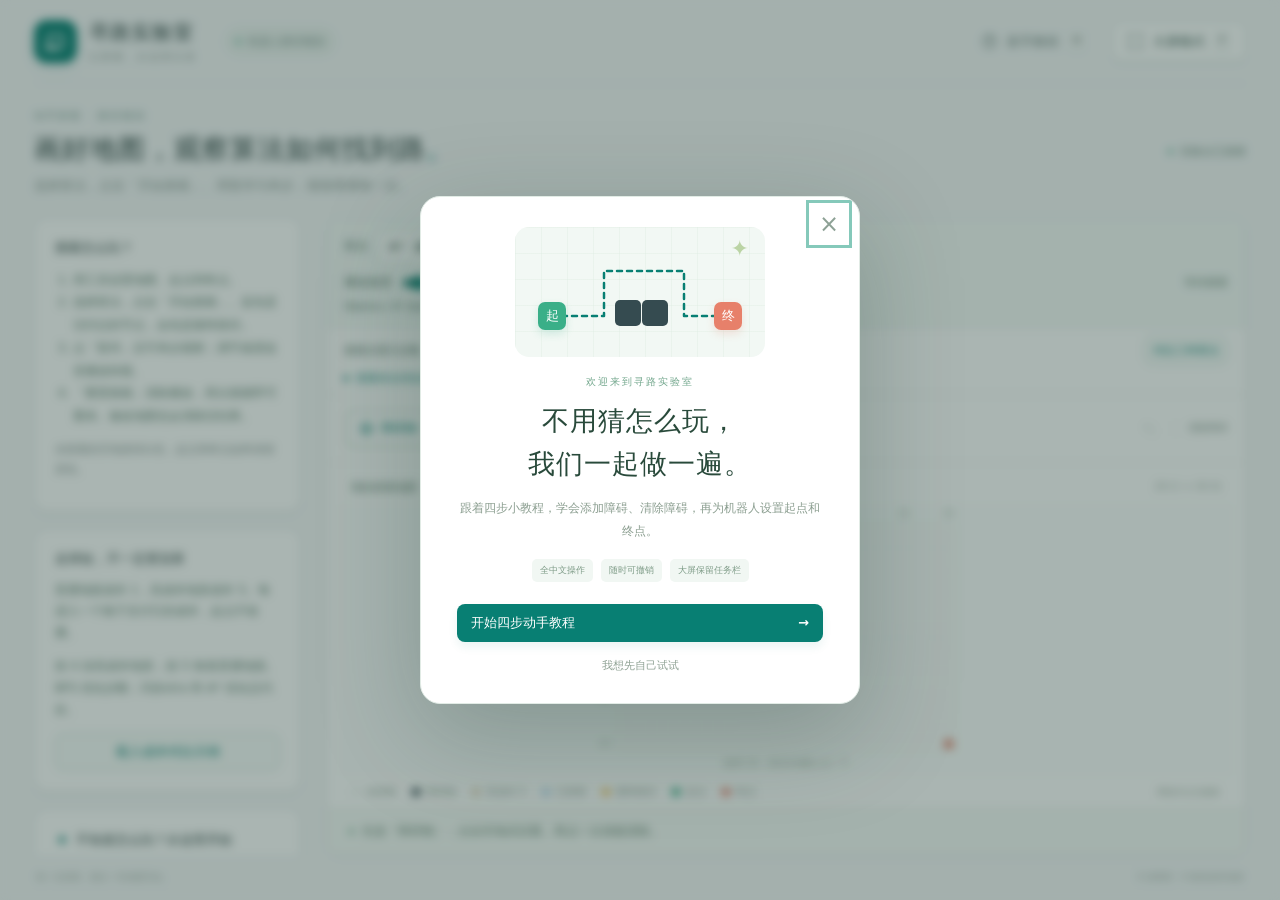
==== web/index.html @ 439d3319 "feat: plan by terrain entry costs with admissible A-star heuristic" ====
<!doctype html>
<html lang="zh-CN">
<head>
  <meta charset="utf-8">
  <meta name="viewport" content="width=device-width, initial-scale=1">
  <meta name="theme-color" content="#087f73">
  <meta name="description" content="中文机器人地图编辑实验台。四步动手教程，学习障碍与起终点编辑。支持保留系统任务栏的大屏模式。">
  <title>寻路实验室 · 观察算法，走出路线</title>
  <link rel="icon" href="data:image/svg+xml,%3Csvg xmlns='http://www.w3.org/2000/svg' viewBox='0 0 40 40'%3E%3Crect width='40' height='40' rx='11' fill='%23087f73'/%3E%3Cpath d='M11 27V13h18v14H19' fill='none' stroke='white' stroke-width='4' stroke-linecap='round'/%3E%3C/svg%3E">
  <link rel="stylesheet" href="./styles.css">
</head>
<body>
<svg class="svg-library" aria-hidden="true"><defs>
  <symbol id="i-path" viewBox="0 0 24 24"><path d="M5 18V6h14v12h-8"/><circle cx="5" cy="18" r="2"/><circle cx="11" cy="18" r="2"/></symbol>
  <symbol id="i-expand" viewBox="0 0 24 24"><path d="M8 3H3v5m13-5h5v5M3 16v5h5m13-5v5h-5"/></symbol>
  <symbol id="i-help" viewBox="0 0 24 24"><circle cx="12" cy="12" r="9"/><path d="M9.5 9a2.5 2.5 0 0 1 5 .5c0 2-2.5 2-2.5 4M12 17h.01"/></symbol>
  <symbol id="i-undo" viewBox="0 0 24 24"><path d="m9 5-5 5 5 5M4 10h10a6 6 0 0 1 0 12"/></symbol>
  <symbol id="i-flag" viewBox="0 0 24 24"><path d="M5 21V4m0 0c5-4 9 4 14 0v10c-5 4-9-4-14 0"/></symbol>
  <symbol id="i-pin" viewBox="0 0 24 24"><path d="M19 10c0 5-7 11-7 11S5 15 5 10a7 7 0 1 1 14 0Z"/><circle cx="12" cy="10" r="2"/></symbol>
  <symbol id="i-wall" viewBox="0 0 24 24"><rect x="4" y="4" width="16" height="16" rx="3"/><path d="M4 12h16M12 4v8m-4 0v8m8-8v8"/></symbol>
  <symbol id="i-reset" viewBox="0 0 24 24"><path d="M3 10a9 9 0 1 1 2 8M3 4v6h6"/></symbol>
</defs></svg>
<div class="app-shell">
  <header class="topbar">
    <a class="brand" href="./" aria-label="寻路实验室首页"><span class="brand-icon"><svg><use href="#i-path"/></svg></span><span>寻路实验室<small>让探索，从这里出发</small></span></a>
    <span class="chapter"><span></span>机器人路径规划</span>
    <div class="header-actions">
      <button id="help-button" class="button quiet" aria-label="新手教程"><svg><use href="#i-help"/></svg><span>新手教程</span><kbd>H</kbd></button>
      <button id="fullscreen-button" class="button fullscreen" title="铺满浏览器可用区域，保留底部系统任务栏"><svg><use href="#i-expand"/></svg><span id="fullscreen-label">大屏模式</span><kbd>F</kbd></button>
    </div>
  </header>
  <section class="page-heading"><div><div class="eyebrow">动手探索 · 路径规划</div><h1>画好地图，观察算法如何找到路<span>。</span></h1><p>选择算法，点击「开始搜索」。用暂停与单步，慢慢看懂每一步。</p></div><div class="ready"><span></span>实验台已就绪</div></section>
  <main class="layout">
    <aside class="sidebar">
      <section class="card quick-guide"><h2>搜索怎么玩？</h2><ol><li>用工具设置地图、起点和终点。</li><li>选择算法，点击「开始搜索」。蓝色是访问过的节点，金色是最终路径。</li><li>点「暂停」后可单步观察；调节速度改变播放快慢。</li><li>「重置搜索」清除播放，再次搜索即可重来。修改地图也会清除旧结果。</li></ol><p>未探索的空地保持白色，起点和终点始终保留原色。</p></section>
      <section class="card terrain-guide"><h2>走得短，不一定更划算</h2><p>普通地面成本 1，高成本地形成本 5。每进入一个格子支付它的成本，起点不收费。</p><p>按 4 涂高成本地形，按 5 恢复普通地面。BFS 优化步数；Dijkstra 和 A* 优化总代价。</p><button id="terrain-demo" class="button outline full-width">载入成本对比示例</button></section>
      <section class="card lesson-card" aria-labelledby="lesson-title">
        <div class="card-heading"><span class="tiny-icon">✦</span><h2 id="lesson-title">不知道怎么玩？从这里开始</h2></div>
        <p class="muted">四个小动作，学会布置你的第一张地图。</p>
        <div class="lesson-progress"><span id="lesson-progress-bar"></span></div>
        <ol class="lesson-list" id="lesson-list"></ol>
        <div id="coach" class="coach" aria-live="polite">点击下方按钮，开始一次手把手的练习。</div>
        <button id="lesson-button" class="button primary full-width">开始动手教程 <span aria-hidden="true">→</span></button>
      </section>
      <section class="card settings-card" aria-labelledby="settings-title">
        <div class="card-heading"><h2 id="settings-title">这张地图，你来决定</h2></div>
        <form id="size-form" novalidate><div class="size-fields"><label>行数<input id="rows" name="rows" type="number" min="1" max="80" value="20" inputmode="numeric"></label><span>×</span><label>列数<input id="cols" name="cols" type="number" min="1" max="80" value="30" inputmode="numeric"></label></div><div class="field-note">每项支持 1–80，应用后创建一张新地图。</div><p id="size-error" class="field-error" role="alert"></p><button class="button outline full-width" type="submit">应用地图尺寸</button></form>
        <button id="reset-button" class="text-button"><svg><use href="#i-reset"/></svg>重置为当前尺寸的示例地图</button>
      </section>
      <div class="small-tip"><span>小提示</span>点错了？点击「撤销」或按 <kbd>Ctrl</kbd> + <kbd>Z</kbd>，就能回到上一步。</div>
    </aside>
    <section class="editor" aria-labelledby="editor-title">
      <section class="search-controls" aria-label="寻路与动画控制">
        <div class="control-row"><label for="algorithm">算法</label><select id="algorithm"><option value="astar">A* · 最低代价</option><option value="dijkstra">Dijkstra · 最低代价</option><option value="bfs">BFS · 最少步数</option></select><button id="search-button" class="button primary">开始搜索</button><button id="pause-search" class="button outline" disabled>暂停</button><button id="step-search" class="button outline" disabled>单步</button><button id="reset-search" class="button quiet">重置搜索</button></div>
        <div class="control-row speed-row"><label for="search-speed">播放速度</label><input id="search-speed" type="range" min="1" max="300" value="30"><output id="speed-label" for="search-speed">30 节点/秒</output><span id="search-progress" role="status">等待搜索</span></div>
        <p id="algorithm-note" class="algorithm-note"></p>
      </section>
      <section class="metrics-panel" aria-label="算法性能统计"><div class="metrics-heading"><span id="metric-summary">搜索后显示步数、总代价、访问节点和算法耗时</span><button id="compare-button" class="button outline">对比三种算法</button></div><details id="comparison-details"><summary>查看本次对比结果</summary><div class="table-scroll"><table><thead><tr><th>算法</th><th>步数</th><th>总代价</th><th>访问节点</th><th>搜索耗时（毫秒）</th></tr></thead><tbody id="comparison-body"></tbody></table></div><p>同一张地图、四方向移动。耗时不含动画、绘制与暂停；单次结果不能代表算法总是更快。</p></details></section>
      <div class="editor-toolbar"><div class="tools" role="group" aria-label="地图编辑工具">
        <button class="tool active" data-mode="obstacle" aria-pressed="true"><svg><use href="#i-wall"/></svg>障碍物<kbd>1</kbd></button>
        <button class="tool" data-mode="start" aria-pressed="false"><svg><use href="#i-pin"/></svg>起点<kbd>2</kbd></button>
        <button class="tool" data-mode="goal" aria-pressed="false"><svg><use href="#i-flag"/></svg>终点<kbd>3</kbd></button>
        <button class="tool" data-mode="terrain" aria-pressed="false">高成本 5<kbd>4</kbd></button>
        <button class="tool" data-mode="plain" aria-pressed="false">普通 1<kbd>5</kbd></button>
      </div><div class="edit-actions"><button id="undo-button" class="icon-button" title="撤销上一步（Ctrl+Z）" aria-label="撤销上一步" disabled><svg><use href="#i-undo"/></svg></button><span class="divider"></span><button id="clear-button" class="text-button">清除障碍</button></div></div>
      <div class="board-caption"><h2 id="editor-title">我的探索地图</h2><span id="dimensions-label">20 行 × 30 列</span></div>
      <div id="board-container" class="board-container"><canvas id="grid-canvas" tabindex="0" role="application" aria-label="机器人网格地图。数字键 1 障碍、2 起点、3 终点、4 高成本、5 普通地面，鼠标点击编辑。也可用方向键选择格子，空格键确认。"></canvas><div class="board-hint" id="board-hint">选择工具，然后在地图上点一下</div></div>
      <div class="board-bottom"><div class="legend"><span><i class="empty"></i>未探索</span><span><i class="obstacle"></i>障碍物</span><span><i class="terrain"></i>高成本 5</span><span><i class="visited"></i>已探索</span><span><i class="path"></i>最终路径</span><span><i class="start"></i>起点</span><span><i class="goal"></i>终点</span></div><span id="pointer-label" class="pointer-label">网格内点击编辑</span></div>
      <div id="status" class="status" role="status" aria-live="polite"><span class="status-dot"></span><span id="status-text">先选「障碍物」，点击空地试试看。再点一次就能清除。</span></div>
    </section>
  </main>
  <footer class="page-footer"><span>每一次探索，都从一张地图开始。</span><span id="map-summary">已放置 9 块障碍</span></footer>
</div>
<dialog id="welcome-dialog" aria-labelledby="welcome-title"><button class="modal-close" id="welcome-close" aria-label="关闭教程介绍">×</button><div class="welcome-art" aria-hidden="true"><div class="art-grid"></div><span class="art-start">起</span><span class="art-wall one"></span><span class="art-wall two"></span><span class="art-goal">终</span><svg viewBox="0 0 240 100"><path d="M32 72H84V27H164V72H211"/></svg><span class="art-spark">✦</span></div><div class="modal-eyebrow">欢迎来到寻路实验室</div><h2 id="welcome-title">不用猜怎么玩，<br>我们一起做一遍。</h2><p>跟着四步小教程，学会添加障碍、清除障碍，再为机器人设置起点和终点。</p><div class="welcome-tags"><span>全中文操作</span><span>随时可撤销</span><span>大屏保留任务栏</span></div><button id="welcome-start" class="button primary full-width">开始四步动手教程 <span>→</span></button><button id="welcome-skip" class="text-button">我想先自己试试</button></dialog>
<script type="module" src="./app.js"></script>
</body>
</html>
---- web/styles.css ----
:root{font-family:"Microsoft YaHei","PingFang SC","Noto Sans SC",system-ui,sans-serif;color:#213936;background:#f5f7f8;font-synthesis:none;--teal:#087f73;--line:#e4eae8;--muted:#82918e;--green:#39ad87;--coral:#e7806a}
*{box-sizing:border-box}body{margin:0}button,input{font:inherit}button{cursor:pointer}button:disabled{cursor:default;opacity:.35}button,a,input,canvas{outline-offset:4px}button:focus-visible,a:focus-visible,input:focus-visible,canvas:focus-visible{outline:3px solid #85c9ba}button{transition:background .16s,box-shadow .16s,transform .16s}button:hover:not(:disabled){filter:brightness(.97)}button:active:not(:disabled){transform:translateY(1px)}svg{width:20px;height:20px;fill:none;stroke:currentColor;stroke-width:1.7;stroke-linecap:round;stroke-linejoin:round;flex-shrink:0}.svg-library{position:absolute;width:0;height:0;overflow:hidden}a{color:inherit;text-decoration:none}kbd{font-family:inherit;font-size:10px;border:1px solid #dde5e2;border-bottom-width:2px;border-radius:4px;padding:1px 4px;line-height:1.4;color:#7c8d86;background:#fff;white-space:nowrap}
.app-shell{max-width:1600px;margin:auto;padding:0 34px 16px;min-height:100dvh;display:flex;flex-direction:column}.topbar{height:84px;display:flex;align-items:center;border-bottom:1px solid var(--line);gap:28px;flex-shrink:0}.brand{display:flex;align-items:center;gap:12px;font-size:20px;font-weight:750;letter-spacing:1px}.brand small{display:block;font-size:10px;letter-spacing:2px;font-weight:400;color:#8a9a94;margin-top:4px}.brand-icon{display:grid;place-items:center;width:43px;height:43px;background:var(--teal);color:white;border-radius:13px;box-shadow:0 5px 12px #087f731b}.brand-icon svg{width:25px;height:25px}.chapter{display:flex;align-items:center;gap:7px;font-size:11px;color:#779089;background:#edf3f0;border:1px solid #e1e9e4;padding:6px 10px;border-radius:20px}.chapter>span,.ready>span{width:5px;height:5px;background:#51aa8d;border-radius:50%}.header-actions{margin-left:auto;display:flex;align-items:center;gap:12px}.button{border:0;display:inline-flex;align-items:center;justify-content:center;gap:9px;min-height:38px;padding:9px 14px;border-radius:8px;font-size:12px;font-weight:600;white-space:nowrap}.button svg{width:17px;height:17px}.button.quiet{background:transparent;color:#6c817b}.button.fullscreen{background:white;color:#38594f;border:1px solid #dbe5df;box-shadow:0 2px 2px #244b3310}.button.primary{background:var(--teal);color:white;box-shadow:0 5px 10px #087f7315}.button.primary span{margin-left:auto}.button.outline{color:var(--teal);border:1px solid #c7ddd6;background:#f8fcfa}.full-width{width:100%}.page-heading{display:flex;align-items:center;justify-content:space-between;margin:25px 0 22px}.eyebrow{color:#6d9286;font-size:10px;letter-spacing:2px;margin-bottom:6px}h1{font-size:27px;letter-spacing:1px;line-height:1.5;margin:0;font-weight:750}h1 span{color:var(--teal)}.page-heading p{font-size:12px;color:#8a9993;margin:7px 0 0}.ready{display:flex;align-items:center;gap:7px;font-size:11px;color:#6b897a}.layout{display:grid;grid-template-columns:270px minmax(0,1fr);gap:22px;flex:1;min-height:560px}.sidebar{display:flex;flex-direction:column;gap:17px}.card{background:white;border:1px solid var(--line);border-radius:13px;padding:20px;box-shadow:0 2px 4px #203c3010}.card-heading{display:flex;align-items:center;gap:7px}h2{margin:0;font-size:13px;font-weight:700}.tiny-icon{color:var(--teal);font-size:17px}.muted{font-size:11px;color:#91a098;line-height:1.8;margin:8px 0 13px}.lesson-progress{height:4px;border-radius:4px;background:#edf3ef;overflow:hidden}.lesson-progress span{display:block;height:100%;width:0;background:var(--teal);transition:width .3s}.lesson-list{list-style:none;padding:0;margin:16px 0}.lesson-list li{display:flex;align-items:center;gap:10px;font-size:11px;color:#93a099;padding:8px 0}.lesson-list .step-number{width:22px;height:22px;display:grid;place-items:center;background:#f0f4f1;border:1px solid #e8eeea;border-radius:50%;font-size:10px}.lesson-list li.current{color:#225e4d;font-weight:650}.lesson-list li.current .step-number{background:#e2f3ed;border-color:#b8ddd0;color:var(--teal)}.lesson-list li.done{color:#4e8a72}.lesson-list li.done .step-number{background:var(--teal);color:white;border-color:var(--teal)}.coach{font-size:11px;color:#5c7d6d;line-height:1.8;min-height:55px;background:#f2f8f4;border:1px solid #e1eee5;padding:9px 11px;border-radius:7px;margin-bottom:14px}.size-fields{display:flex;align-items:flex-end;gap:12px;margin-top:16px}.size-fields label{display:flex;flex:1;flex-direction:column;gap:7px;font-size:11px;color:#7c8f83}.size-fields input{width:100%;min-width:0;height:35px;border:1px solid #dfe8e1;border-radius:6px;padding:7px 9px;color:#36584a;background:#fcfdfc}.size-fields>span{line-height:35px;color:#a1afa6;font-size:13px}.field-note{font-size:9px;color:#99a79f;margin:9px 0 14px;line-height:1.6}.field-error{font-size:11px;line-height:1.6;color:#b45548;margin:0 0 9px}.field-error:empty{display:none}.text-button{border:0;background:none;color:#81958a;font-size:11px;padding:6px 0;display:inline-flex;align-items:center;justify-content:center;gap:6px}.text-button svg{width:13px;height:13px}.settings-card>.text-button{width:100%;margin-top:8px;font-size:9px}.small-tip{font-size:10px;color:#94a399;line-height:1.9;padding:0 8px 12px}.small-tip>span{display:block;color:#718d7e;font-size:10px;margin-bottom:3px}.small-tip kbd{font-size:8px;padding:0 3px}.editor{display:flex;flex-direction:column;background:white;border:1px solid var(--line);border-radius:13px;overflow:hidden;box-shadow:0 3px 8px #15332905;min-width:0}.editor-toolbar{display:flex;align-items:center;justify-content:space-between;border-bottom:1px solid #edf1ee;padding:13px 17px;gap:10px;flex-shrink:0}.tools{display:flex;gap:5px;padding:3px;border-radius:8px;background:#f3f6f4}.tool{display:flex;align-items:center;gap:7px;border:1px solid transparent;border-radius:6px;background:none;font-size:11px;padding:8px 11px;color:#7e9184;white-space:nowrap}.tool svg{width:15px;height:15px}.tool kbd{font-size:8px;padding:0 3px;color:#9ca99f}.tool.active{background:white;border-color:#d8e7de;color:var(--teal);box-shadow:0 2px 4px #15442d08}.tool.active kbd{color:var(--teal);border-color:#d8e7de;background:#f0f9f4}.edit-actions{display:flex;align-items:center;gap:12px}.icon-button{width:28px;height:28px;border:0;border-radius:5px;background:transparent;color:#7b9285;display:grid;place-items:center}.icon-button svg{width:15px;height:15px}.divider{height:15px;width:1px;background:#e5ece7}.edit-actions .text-button{font-size:10px;white-space:nowrap}.board-caption{display:flex;align-items:center;justify-content:space-between;padding:17px 24px 9px;flex-shrink:0}.board-caption h2{font-size:11px;color:#5c7b6a;font-weight:500}.board-caption>span{font-size:10px;color:#9caca1}.board-container{position:relative;flex:1;min-height:375px;overflow:hidden;margin:0 12px;background:#fcfefd;border-radius:6px}canvas{position:absolute;inset:0;width:100%;height:100%;touch-action:manipulation;cursor:crosshair}.board-hint{position:absolute;pointer-events:none;bottom:2px;left:50%;transform:translateX(-50%);font-size:9px;color:#9aac9e;background:#fcfefde8;border-radius:12px;padding:4px 10px;white-space:nowrap}.board-bottom{display:flex;justify-content:space-between;align-items:center;gap:10px;padding:13px 25px 14px;font-size:9px;flex-shrink:0}.legend{display:flex;gap:16px;color:#91a497}.legend span{display:flex;gap:6px;align-items:center}.legend i{display:block;width:8px;height:8px;border-radius:2px}.legend .empty{background:#fff;border:1px solid #d9e5dd}.legend .obstacle{background:#334a50}.legend .start{background:#3aaf88}.legend .goal{background:#e7806a}.pointer-label{font-size:9px;color:#9cac9f}.status{min-height:46px;padding:12px 22px;display:flex;align-items:center;gap:8px;background:#f6faf7;border-top:1px solid #e8f0e9;font-size:11px;line-height:1.7;color:#698675;flex-shrink:0}.status-dot{width:5px;height:5px;border-radius:50%;background:#69aa89;flex-shrink:0}.status.error{color:#b26b45;background:#fff9f0}.status.error .status-dot{background:#dca365}.page-footer{display:flex;align-items:center;justify-content:space-between;font-size:9px;color:#a1aea5;padding:16px 2px 0;flex-shrink:0}
dialog{border:1px solid #e1ebe5;border-radius:20px;padding:30px 36px 24px;max-width:440px;width:calc(100% - 32px);color:#294a3b;box-shadow:0 30px 100px #173c3040;text-align:center}dialog::backdrop{background:#1d3a315f;backdrop-filter:blur(5px)}.modal-close{position:absolute;right:14px;top:10px;background:transparent;border:0;color:#8da195;font-size:24px;padding:3px 6px}.welcome-art{height:130px;position:relative;max-width:250px;margin:0 auto 10px;background:#f2f8f4;border-radius:14px;overflow:hidden}.art-grid{position:absolute;inset:0;background-image:linear-gradient(#dfece366 1px,transparent 1px),linear-gradient(90deg,#dfece366 1px,transparent 1px);background-size:26px 26px}.welcome-art>span{position:absolute;z-index:1}.art-start,.art-goal{width:28px;height:28px;display:grid;place-items:center;border-radius:7px;font-size:13px;color:white;font-weight:700;top:75px}.art-start{left:23px;background:#3aaf88;box-shadow:0 4px 8px #3aaf8830}.art-goal{right:23px;background:#e7806a;box-shadow:0 4px 8px #e7806a30}.art-wall{width:26px;height:26px;background:#354b50;border-radius:5px}.art-wall.one{left:100px;top:73px}.art-wall.two{left:127px;top:73px}.welcome-art svg{position:absolute;inset:17px 0 0;width:100%;height:100px;color:var(--teal);stroke-width:2.5;stroke-dasharray:5 5}.art-spark{right:16px;top:9px;color:#bbd4a5;font-size:22px}.modal-eyebrow{font-size:10px;letter-spacing:2px;color:#73a78d;margin:18px 0 10px}dialog h2{font-size:27px;line-height:1.6;letter-spacing:1px}dialog p{font-size:12px;line-height:1.9;color:#8c9f91;margin:12px 0 16px}.welcome-tags{display:flex;justify-content:center;gap:8px;margin:0 0 22px}.welcome-tags span{font-size:9px;color:#7f9c88;background:#f1f7f3;border-radius:5px;padding:5px 8px}dialog>.text-button{margin:10px auto 0;color:#8fa294;font-size:11px}.focus-mode .app-shell,:fullscreen .app-shell{height:100dvh;max-width:none}.focus-mode .page-heading,:fullscreen .page-heading{margin:12px 0}.focus-mode .layout,:fullscreen .layout{min-height:0}.focus-mode .board-container,:fullscreen .board-container{min-height:0}.focus-mode .page-footer,:fullscreen .page-footer{padding-top:8px}.focus-mode .small-tip,:fullscreen .small-tip{display:none}
@media(min-width:1100px) and (min-height:840px){.app-shell{height:100dvh}.layout{min-height:0}.board-container{min-height:350px}}
@media(max-width:1100px){.app-shell{padding:0 22px 14px}.layout{grid-template-columns:240px minmax(0,1fr);gap:15px}.card{padding:16px}.tool{padding:8px;gap:5px}.tool kbd{display:none}.editor-toolbar{padding:12px}.chapter{display:none}.legend{gap:10px}.board-bottom{padding:12px 18px}.pointer-label{display:none}h1{font-size:24px}}
@media(max-width:760px){.app-shell{padding:0 14px 14px}.topbar{height:72px;gap:8px}.brand{font-size:17px;gap:9px;letter-spacing:0}.brand-icon{width:36px;height:36px;border-radius:10px}.brand small{font-size:8px;letter-spacing:1px}.header-actions{gap:4px}.header-actions kbd{display:none}.button{font-size:11px;padding:8px 10px}.button.quiet{padding:8px}.button.quiet span{display:none}.page-heading{margin:19px 0}.page-heading .ready{display:none}h1{font-size:22px}.page-heading p{font-size:11px;line-height:1.8}.layout{display:flex;flex-direction:column;min-height:0}.editor{min-height:470px;order:0}.board-container{min-height:310px}.sidebar{order:1;display:grid;grid-template-columns:1fr 1fr;gap:12px}.small-tip{grid-column:1/-1}.page-footer{font-size:8px;gap:8px;line-height:1.8}.focus-mode .sidebar,:fullscreen .sidebar{display:none}.focus-mode .editor,:fullscreen .editor{min-height:0;flex:1}.focus-mode .layout,:fullscreen .layout{flex:1}.focus-mode .page-heading,:fullscreen .page-heading{display:none}.focus-mode .board-container,:fullscreen .board-container{min-height:0}.focus-mode .topbar,:fullscreen .topbar{height:62px}}
@media(max-width:450px){.sidebar{grid-template-columns:1fr}.editor-toolbar{padding:10px 8px;gap:4px}.tool{font-size:10px;padding:7px;gap:4px}.tool svg{width:13px;height:13px}.edit-actions{gap:5px}.edit-actions .text-button{font-size:9px}.divider{display:none}.board-caption{padding:14px 16px 7px}.legend{gap:10px}.status{font-size:10px;padding:10px 16px}.ready{display:none}dialog{padding:26px 24px 22px}dialog h2{font-size:25px}}
/* Keep the map and action feedback visible at ordinary laptop heights. */
.button{font-size:13px}.page-heading p{font-size:13px}.muted,.lesson-list li,.coach{font-size:12px}.tool{font-size:12px}.status{font-size:12px}.size-fields label{font-size:12px}.field-note{font-size:10px}.text-button{font-size:12px}.legend{font-size:10px}
@media(min-width:761px){.app-shell{height:100dvh}.layout{min-height:0}.editor{min-height:0}.board-container{min-height:0}.sidebar{overflow-y:auto;min-height:0;padding:1px 3px 3px 0;scrollbar-width:thin;scrollbar-color:#d7e5dc transparent}}
@media(min-width:761px) and (max-height:800px){.topbar{height:68px}.page-heading{margin:16px 0}.eyebrow{display:none}h1{font-size:24px}.page-heading p{margin-top:4px}}
@media(max-width:760px){.button{font-size:12px}.tool{font-size:11px}.status{font-size:11px}}
.focus-mode .topbar{height:64px}.focus-mode .page-heading{display:none}
@media(max-width:760px){.button.quiet span{display:inline}.button.quiet{padding:6px}.button.quiet span{font-size:11px}}
@media(prefers-reduced-motion:reduce){*{scroll-behavior:auto!important;transition:none!important}}
.search-controls{padding:12px 17px;background:#f5faf8;border-bottom:1px solid var(--line);flex-shrink:0}.control-row{display:flex;gap:8px;align-items:center;flex-wrap:wrap}.control-row label{font-size:12px;color:#547365}.control-row select{font:inherit;font-size:12px;max-width:100%;padding:8px;border:1px solid #c7ddd6;border-radius:7px;background:white;color:#294a3b}.control-row .button{min-height:33px;padding:7px 10px;font-size:12px}.speed-row{margin-top:9px;font-size:11px;color:#698675}.speed-row input{width:110px;accent-color:var(--teal)}#search-progress{margin-left:auto}.quick-guide ol{padding-left:18px;font-size:12px;line-height:1.9;color:#5c7d6d}.quick-guide p{font-size:11px;line-height:1.8;color:#82918e}.legend .visited{background:#b9d9ee}.legend .path{background:#f4ca6e}.legend{flex-wrap:wrap;row-gap:7px}.board-hint{max-width:95%;white-space:normal;text-align:center}.editor-toolbar{flex-wrap:wrap}.tools{flex-wrap:wrap}.board-bottom{padding-top:9px;padding-bottom:9px}
@media(max-width:760px){.search-controls{padding:10px}.editor{min-height:590px}.focus-mode .editor{overflow:auto}.focus-mode .board-container{min-height:180px}.speed-row{gap:5px}.speed-row input{width:85px}.legend{gap:8px}#search-progress{font-size:10px}}
.metrics-panel{padding:8px 17px;border-bottom:1px solid var(--line);font-size:11px;flex-shrink:0;color:#547365}.metrics-heading{display:flex;align-items:center;justify-content:space-between;gap:8px;flex-wrap:wrap}.metrics-heading .button{font-size:11px;min-height:29px;padding:5px 8px}.metrics-panel details{margin-top:6px}.metrics-panel summary{cursor:pointer;color:var(--teal)}.metrics-panel table{border-collapse:collapse;width:100%;font-size:11px;margin:7px 0;text-align:left}.metrics-panel th,.metrics-panel td{padding:5px 8px;border-bottom:1px solid var(--line);white-space:nowrap}.table-scroll{overflow:auto}.metrics-panel p{font-size:10px;line-height:1.7;margin:5px 0}.metrics-panel details[open]{max-height:190px;overflow:auto}
.algorithm-note{font-size:10px;color:#547365;margin:6px 0 0;line-height:1.6}.terrain-guide p{font-size:12px;line-height:1.8;color:#5c7d6d}.legend .terrain{background:#e1d6b7}
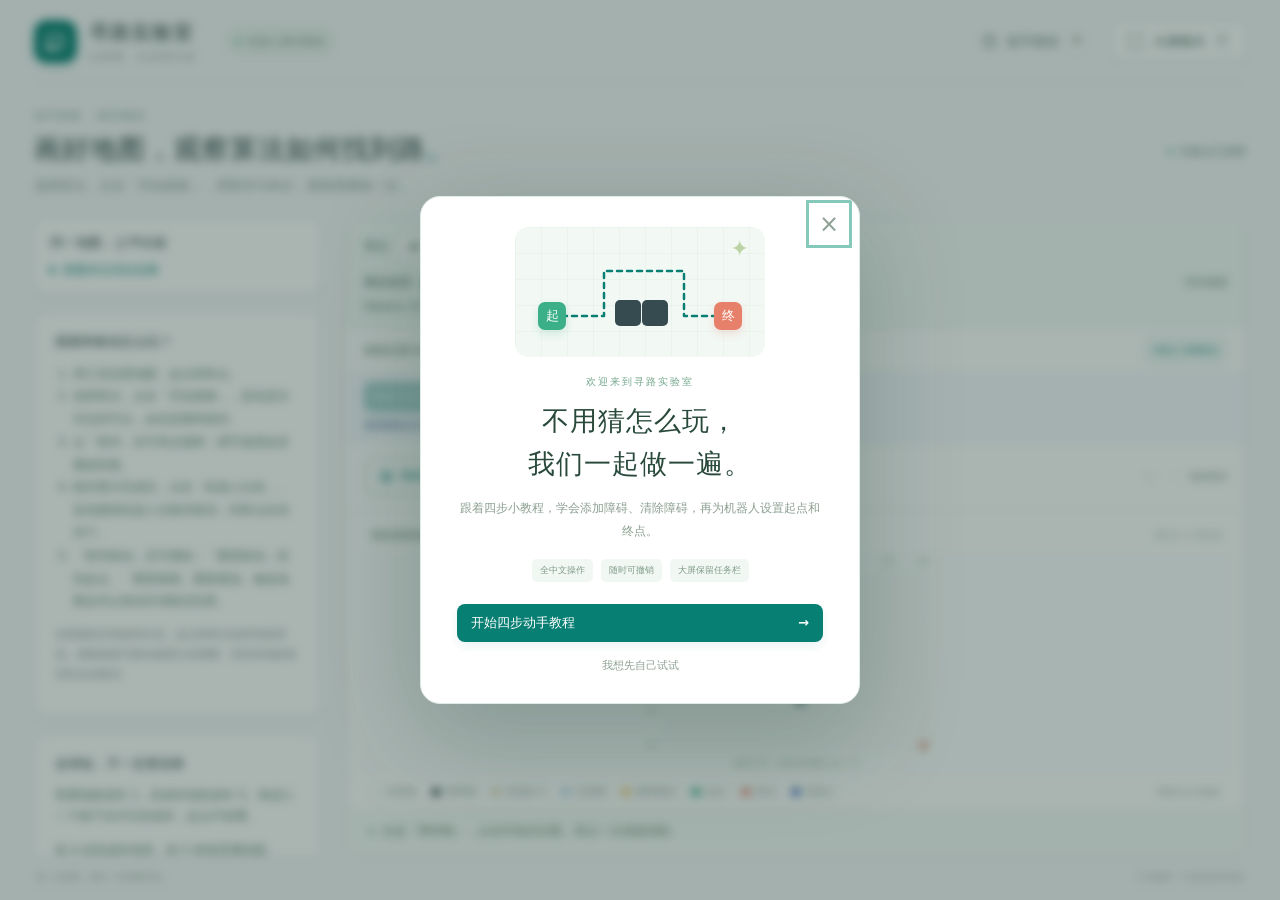
==== commit 962bc150: "feat: simulate robot movement independently of frame rate" ====
--- a/web/index.html
+++ b/web/index.html
@@ -4,7 +4,7 @@
   <meta charset="utf-8">
   <meta name="viewport" content="width=device-width, initial-scale=1">
   <meta name="theme-color" content="#087f73">
-  <meta name="description" content="中文机器人地图编辑实验台。四步动手教程，学习障碍与起终点编辑。支持保留系统任务栏的大屏模式。">
+  <meta name="description" content="中文机器人路径规划实验台：BFS、Dijkstra、A* 搜索动画、算法对比、地形成本与机器人移动。含上手教程与保留系统任务栏的大屏模式。">
   <title>寻路实验室 · 观察算法，走出路线</title>
   <link rel="icon" href="data:image/svg+xml,%3Csvg xmlns='http://www.w3.org/2000/svg' viewBox='0 0 40 40'%3E%3Crect width='40' height='40' rx='11' fill='%23087f73'/%3E%3Cpath d='M11 27V13h18v14H19' fill='none' stroke='white' stroke-width='4' stroke-linecap='round'/%3E%3C/svg%3E">
   <link rel="stylesheet" href="./styles.css">
@@ -32,7 +32,8 @@
   <section class="page-heading"><div><div class="eyebrow">动手探索 · 路径规划</div><h1>画好地图，观察算法如何找到路<span>。</span></h1><p>选择算法，点击「开始搜索」。用暂停与单步，慢慢看懂每一步。</p></div><div class="ready"><span></span>实验台已就绪</div></section>
   <main class="layout">
     <aside class="sidebar">
-      <section class="card quick-guide"><h2>搜索怎么玩？</h2><ol><li>用工具设置地图、起点和终点。</li><li>选择算法，点击「开始搜索」。蓝色是访问过的节点，金色是最终路径。</li><li>点「暂停」后可单步观察；调节速度改变播放快慢。</li><li>「重置搜索」清除播放，再次搜索即可重来。修改地图也会清除旧结果。</li></ol><p>未探索的空地保持白色，起点和终点始终保留原色。</p></section>
+      <section class="card comparison-card"><h2>同一地图，公平比较</h2><details id="comparison-details"><summary>查看本次对比结果</summary><div class="table-scroll"><table><thead><tr><th>算法</th><th>步数</th><th>成本</th><th>访问数</th><th>耗时/ms</th></tr></thead><tbody id="comparison-body"></tbody></table></div><p>同一张地图、四方向移动。耗时不含动画、绘制与暂停；单次结果不能代表算法总是更快。</p></details></section>
+      <section class="card quick-guide"><h2>搜索和移动怎么玩？</h2><ol><li>用工具设置地图、起点和终点。</li><li>选择算法，点击「开始搜索」。蓝色是访问过的节点，金色是最终路径。</li><li>点「暂停」后可单步观察；调节速度改变播放快慢。</li><li>路径显示完成后，点击「机器人出发」。蓝色圆形机器人沿路径移动，到终点自动停下。</li><li>「暂停移动」后可继续；「重置移动」回到起点。「重置搜索」重新规划。修改地图会停止移动并清除旧结果。</li></ol><p>未探索的空地保持白色，起点和终点始终保留原色。搜索速度与移动速度分别调整，切到其他标签页时自动暂停。</p></section>
       <section class="card terrain-guide"><h2>走得短，不一定更划算</h2><p>普通地面成本 1，高成本地形成本 5。每进入一个格子支付它的成本，起点不收费。</p><p>按 4 涂高成本地形，按 5 恢复普通地面。BFS 优化步数；Dijkstra 和 A* 优化总代价。</p><button id="terrain-demo" class="button outline full-width">载入成本对比示例</button></section>
       <section class="card lesson-card" aria-labelledby="lesson-title">
         <div class="card-heading"><span class="tiny-icon">✦</span><h2 id="lesson-title">不知道怎么玩？从这里开始</h2></div>
@@ -55,7 +56,8 @@
         <div class="control-row speed-row"><label for="search-speed">播放速度</label><input id="search-speed" type="range" min="1" max="300" value="30"><output id="speed-label" for="search-speed">30 节点/秒</output><span id="search-progress" role="status">等待搜索</span></div>
         <p id="algorithm-note" class="algorithm-note"></p>
       </section>
-      <section class="metrics-panel" aria-label="算法性能统计"><div class="metrics-heading"><span id="metric-summary">搜索后显示步数、总代价、访问节点和算法耗时</span><button id="compare-button" class="button outline">对比三种算法</button></div><details id="comparison-details"><summary>查看本次对比结果</summary><div class="table-scroll"><table><thead><tr><th>算法</th><th>步数</th><th>总代价</th><th>访问节点</th><th>搜索耗时（毫秒）</th></tr></thead><tbody id="comparison-body"></tbody></table></div><p>同一张地图、四方向移动。耗时不含动画、绘制与暂停；单次结果不能代表算法总是更快。</p></details></section>
+      <section class="metrics-panel" aria-label="算法性能统计"><div class="metrics-heading"><span id="metric-summary">搜索后显示步数、总代价、访问节点和算法耗时</span><button id="compare-button" class="button outline">对比三种算法</button></div><p class="mobile-comparison-note">对比表在「同一地图，公平比较」卡片中，小屏请向下滚动查看。</p></section>
+      <section class="robot-controls" aria-label="机器人移动控制"><div class="control-row"><button id="robot-start" class="button primary" disabled>机器人出发</button><button id="robot-pause" class="button outline" disabled>暂停移动</button><button id="robot-reset" class="button quiet" disabled>重置移动</button><label for="robot-speed">移动速度</label><input id="robot-speed" type="range" min="1" max="10" value="3"><output id="robot-speed-label" for="robot-speed">3 格/秒</output></div><div id="robot-state" role="status">搜索播放完成后，机器人就能出发</div></section>
       <div class="editor-toolbar"><div class="tools" role="group" aria-label="地图编辑工具">
         <button class="tool active" data-mode="obstacle" aria-pressed="true"><svg><use href="#i-wall"/></svg>障碍物<kbd>1</kbd></button>
         <button class="tool" data-mode="start" aria-pressed="false"><svg><use href="#i-pin"/></svg>起点<kbd>2</kbd></button>
@@ -65,7 +67,7 @@
       </div><div class="edit-actions"><button id="undo-button" class="icon-button" title="撤销上一步（Ctrl+Z）" aria-label="撤销上一步" disabled><svg><use href="#i-undo"/></svg></button><span class="divider"></span><button id="clear-button" class="text-button">清除障碍</button></div></div>
       <div class="board-caption"><h2 id="editor-title">我的探索地图</h2><span id="dimensions-label">20 行 × 30 列</span></div>
       <div id="board-container" class="board-container"><canvas id="grid-canvas" tabindex="0" role="application" aria-label="机器人网格地图。数字键 1 障碍、2 起点、3 终点、4 高成本、5 普通地面，鼠标点击编辑。也可用方向键选择格子，空格键确认。"></canvas><div class="board-hint" id="board-hint">选择工具，然后在地图上点一下</div></div>
-      <div class="board-bottom"><div class="legend"><span><i class="empty"></i>未探索</span><span><i class="obstacle"></i>障碍物</span><span><i class="terrain"></i>高成本 5</span><span><i class="visited"></i>已探索</span><span><i class="path"></i>最终路径</span><span><i class="start"></i>起点</span><span><i class="goal"></i>终点</span></div><span id="pointer-label" class="pointer-label">网格内点击编辑</span></div>
+      <div class="board-bottom"><div class="legend"><span><i class="empty"></i>未探索</span><span><i class="obstacle"></i>障碍物</span><span><i class="terrain"></i>高成本 5</span><span><i class="visited"></i>已探索</span><span><i class="path"></i>最终路径</span><span><i class="start"></i>起点</span><span><i class="goal"></i>终点</span><span><i class="robot"></i>机器人</span></div><span id="pointer-label" class="pointer-label">网格内点击编辑</span></div>
       <div id="status" class="status" role="status" aria-live="polite"><span class="status-dot"></span><span id="status-text">先选「障碍物」，点击空地试试看。再点一次就能清除。</span></div>
     </section>
   </main>
--- a/web/styles.css
+++ b/web/styles.css
@@ -18,3 +18,6 @@
 @media(max-width:760px){.search-controls{padding:10px}.editor{min-height:590px}.focus-mode .editor{overflow:auto}.focus-mode .board-container{min-height:180px}.speed-row{gap:5px}.speed-row input{width:85px}.legend{gap:8px}#search-progress{font-size:10px}}
 .metrics-panel{padding:8px 17px;border-bottom:1px solid var(--line);font-size:11px;flex-shrink:0;color:#547365}.metrics-heading{display:flex;align-items:center;justify-content:space-between;gap:8px;flex-wrap:wrap}.metrics-heading .button{font-size:11px;min-height:29px;padding:5px 8px}.metrics-panel details{margin-top:6px}.metrics-panel summary{cursor:pointer;color:var(--teal)}.metrics-panel table{border-collapse:collapse;width:100%;font-size:11px;margin:7px 0;text-align:left}.metrics-panel th,.metrics-panel td{padding:5px 8px;border-bottom:1px solid var(--line);white-space:nowrap}.table-scroll{overflow:auto}.metrics-panel p{font-size:10px;line-height:1.7;margin:5px 0}.metrics-panel details[open]{max-height:190px;overflow:auto}
 .algorithm-note{font-size:10px;color:#547365;margin:6px 0 0;line-height:1.6}.terrain-guide p{font-size:12px;line-height:1.8;color:#5c7d6d}.legend .terrain{background:#e1d6b7}
+.robot-controls{padding:8px 17px;border-bottom:1px solid var(--line);background:#f7f9fe;flex-shrink:0;font-size:11px;color:#547365}.robot-controls input{width:80px;accent-color:#285bb5}.robot-controls output{font-size:10px}.robot-controls .button{font-size:11px;min-height:30px;padding:6px 8px}#robot-state{font-size:11px;margin-top:5px;line-height:1.6;color:#526f9e}.comparison-card{padding:15px}.comparison-card summary{margin-top:10px;cursor:pointer;font-size:12px;color:var(--teal)}.comparison-card table{border-collapse:collapse;width:100%;font-size:10px;margin-top:10px;text-align:left}.comparison-card td,.comparison-card th{padding:6px 4px;border-bottom:1px solid var(--line);white-space:nowrap}.comparison-card p{font-size:10px;line-height:1.8;color:#82918e}.mobile-comparison-note{display:none}.legend .robot{background:#285bb5;border-radius:50%}
+@media(max-width:760px){.editor{min-height:740px}.robot-controls{padding:8px 10px}.mobile-comparison-note{display:block}.comparison-card{grid-column:1/-1}.focus-mode .sidebar{display:grid}.focus-mode .editor{flex:none;min-height:680px}.focus-mode .layout{overflow:auto}.focus-mode .board-container{min-height:240px}}
+@media(min-width:1101px){.layout{grid-template-columns:290px minmax(0,1fr)}}
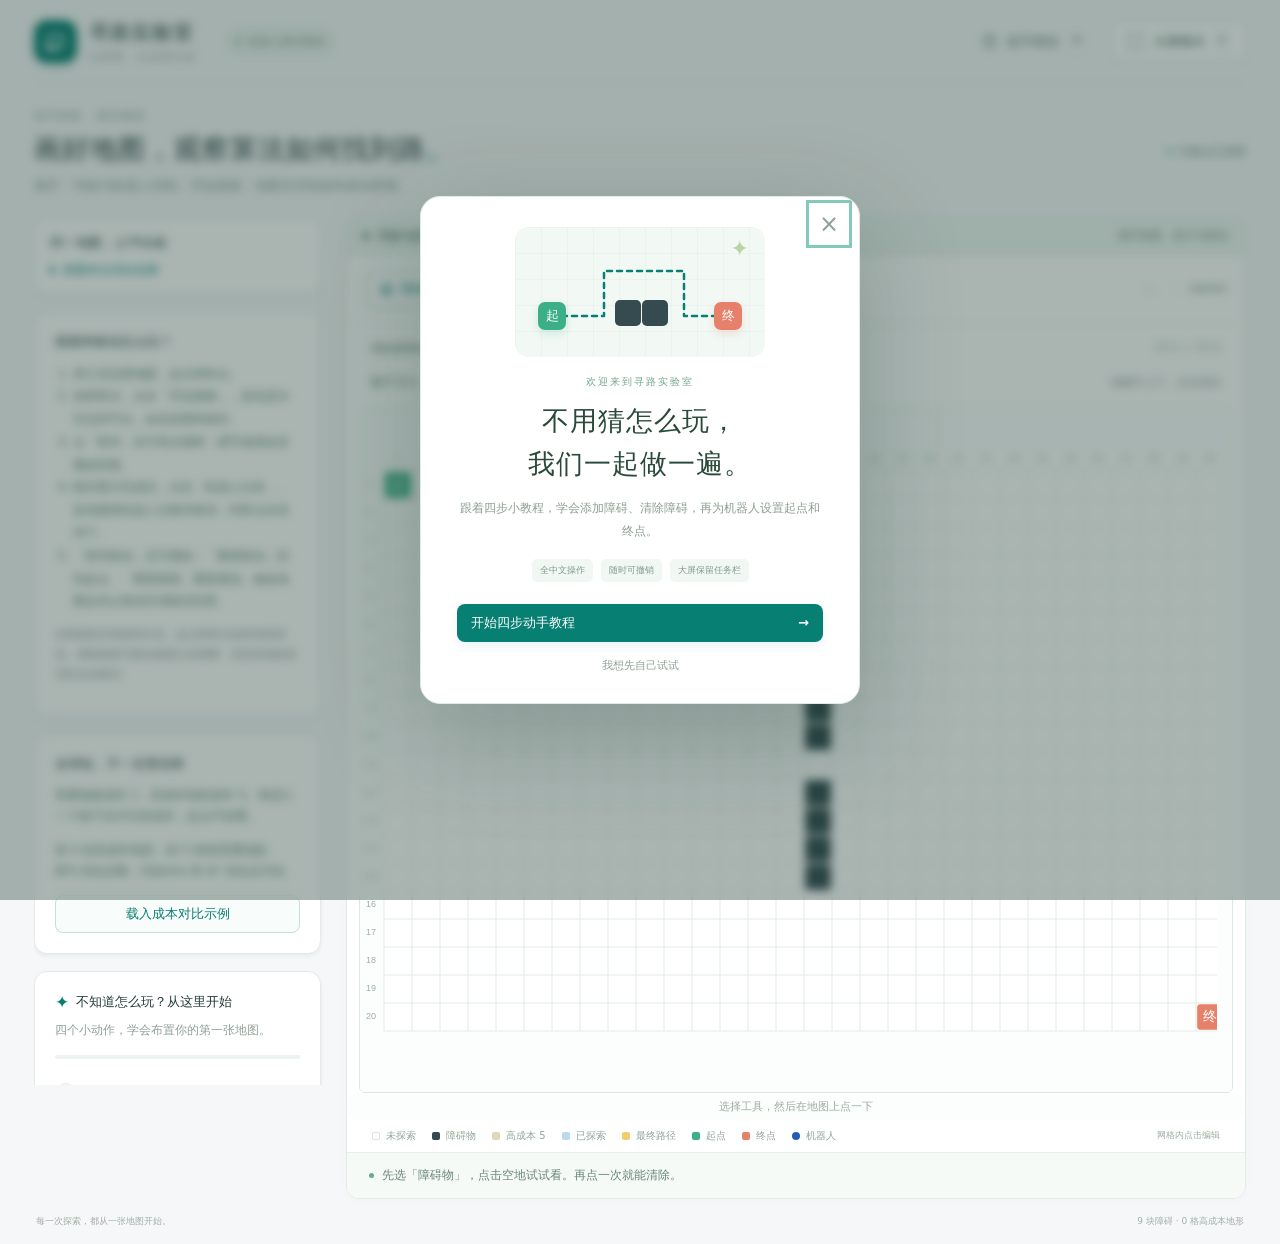
==== commit 130ce185: "fix: keep grid cells readable with zoom and scrollable map viewport" ====
--- a/web/index.html
+++ b/web/index.html
@@ -29,7 +29,7 @@
       <button id="fullscreen-button" class="button fullscreen" title="铺满浏览器可用区域，保留底部系统任务栏"><svg><use href="#i-expand"/></svg><span id="fullscreen-label">大屏模式</span><kbd>F</kbd></button>
     </div>
   </header>
-  <section class="page-heading"><div><div class="eyebrow">动手探索 · 路径规划</div><h1>画好地图，观察算法如何找到路<span>。</span></h1><p>选择算法，点击「开始搜索」。用暂停与单步，慢慢看懂每一步。</p></div><div class="ready"><span></span>实验台已就绪</div></section>
+  <section class="page-heading"><div><div class="eyebrow">动手探索 · 路径规划</div><h1>画好地图，观察算法如何找到路<span>。</span></h1><p>展开「寻路与机器人控制」开始搜索；地图支持缩放和滚动查看。</p></div><div class="ready"><span></span>实验台已就绪</div></section>
   <main class="layout">
     <aside class="sidebar">
       <section class="card comparison-card"><h2>同一地图，公平比较</h2><details id="comparison-details"><summary>查看本次对比结果</summary><div class="table-scroll"><table><thead><tr><th>算法</th><th>步数</th><th>成本</th><th>访问数</th><th>耗时/ms</th></tr></thead><tbody id="comparison-body"></tbody></table></div><p>同一张地图、四方向移动。耗时不含动画、绘制与暂停；单次结果不能代表算法总是更快。</p></details></section>
@@ -51,6 +51,7 @@
       <div class="small-tip"><span>小提示</span>点错了？点击「撤销」或按 <kbd>Ctrl</kbd> + <kbd>Z</kbd>，就能回到上一步。</div>
     </aside>
     <section class="editor" aria-labelledby="editor-title">
+      <details id="control-panel" class="control-panel"><summary>寻路与机器人控制<span id="control-panel-hint" class="control-panel-hint">展开搜索、统计与移动</span></summary>
       <section class="search-controls" aria-label="寻路与动画控制">
         <div class="control-row"><label for="algorithm">算法</label><select id="algorithm"><option value="astar">A* · 最低代价</option><option value="dijkstra">Dijkstra · 最低代价</option><option value="bfs">BFS · 最少步数</option></select><button id="search-button" class="button primary">开始搜索</button><button id="pause-search" class="button outline" disabled>暂停</button><button id="step-search" class="button outline" disabled>单步</button><button id="reset-search" class="button quiet">重置搜索</button></div>
         <div class="control-row speed-row"><label for="search-speed">播放速度</label><input id="search-speed" type="range" min="1" max="300" value="30"><output id="speed-label" for="search-speed">30 节点/秒</output><span id="search-progress" role="status">等待搜索</span></div>
@@ -58,6 +59,7 @@
       </section>
       <section class="metrics-panel" aria-label="算法性能统计"><div class="metrics-heading"><span id="metric-summary">搜索后显示步数、总代价、访问节点和算法耗时</span><button id="compare-button" class="button outline">对比三种算法</button></div><p class="mobile-comparison-note">对比表在「同一地图，公平比较」卡片中，小屏请向下滚动查看。</p></section>
       <section class="robot-controls" aria-label="机器人移动控制"><div class="control-row"><button id="robot-start" class="button primary" disabled>机器人出发</button><button id="robot-pause" class="button outline" disabled>暂停移动</button><button id="robot-reset" class="button quiet" disabled>重置移动</button><label for="robot-speed">移动速度</label><input id="robot-speed" type="range" min="1" max="10" value="3"><output id="robot-speed-label" for="robot-speed">3 格/秒</output></div><div id="robot-state" role="status">搜索播放完成后，机器人就能出发</div></section>
+      </details>
       <div class="editor-toolbar"><div class="tools" role="group" aria-label="地图编辑工具">
         <button class="tool active" data-mode="obstacle" aria-pressed="true"><svg><use href="#i-wall"/></svg>障碍物<kbd>1</kbd></button>
         <button class="tool" data-mode="start" aria-pressed="false"><svg><use href="#i-pin"/></svg>起点<kbd>2</kbd></button>
@@ -66,7 +68,9 @@
         <button class="tool" data-mode="plain" aria-pressed="false">普通 1<kbd>5</kbd></button>
       </div><div class="edit-actions"><button id="undo-button" class="icon-button" title="撤销上一步（Ctrl+Z）" aria-label="撤销上一步" disabled><svg><use href="#i-undo"/></svg></button><span class="divider"></span><button id="clear-button" class="text-button">清除障碍</button></div></div>
       <div class="board-caption"><h2 id="editor-title">我的探索地图</h2><span id="dimensions-label">20 行 × 30 列</span></div>
-      <div id="board-container" class="board-container"><canvas id="grid-canvas" tabindex="0" role="application" aria-label="机器人网格地图。数字键 1 障碍、2 起点、3 终点、4 高成本、5 普通地面，鼠标点击编辑。也可用方向键选择格子，空格键确认。"></canvas><div class="board-hint" id="board-hint">选择工具，然后在地图上点一下</div></div>
+      <div class="view-tools"><label for="cell-size">格子大小</label><input id="cell-size" type="range" min="16" max="48" step="2" value="28"><output id="cell-size-label" for="cell-size">28 像素/格</output><button id="reset-view" class="text-button">重置视图</button><span>地图可上下、左右滚动</span></div>
+      <div id="board-viewport" class="board-viewport" role="region" aria-label="可滚动地图"><div id="board-container" class="board-container"><canvas id="grid-canvas" tabindex="0" role="application" aria-label="机器人网格地图。数字键 1 障碍、2 起点、3 终点、4 高成本、5 普通地面，鼠标点击编辑。也可用方向键选择格子，空格键确认。"></canvas></div></div>
+      <div class="board-hint" id="board-hint">选择工具，然后在地图上点一下</div>
       <div class="board-bottom"><div class="legend"><span><i class="empty"></i>未探索</span><span><i class="obstacle"></i>障碍物</span><span><i class="terrain"></i>高成本 5</span><span><i class="visited"></i>已探索</span><span><i class="path"></i>最终路径</span><span><i class="start"></i>起点</span><span><i class="goal"></i>终点</span><span><i class="robot"></i>机器人</span></div><span id="pointer-label" class="pointer-label">网格内点击编辑</span></div>
       <div id="status" class="status" role="status" aria-live="polite"><span class="status-dot"></span><span id="status-text">先选「障碍物」，点击空地试试看。再点一次就能清除。</span></div>
     </section>
--- a/web/styles.css
+++ b/web/styles.css
@@ -21,3 +21,37 @@
 .robot-controls{padding:8px 17px;border-bottom:1px solid var(--line);background:#f7f9fe;flex-shrink:0;font-size:11px;color:#547365}.robot-controls input{width:80px;accent-color:#285bb5}.robot-controls output{font-size:10px}.robot-controls .button{font-size:11px;min-height:30px;padding:6px 8px}#robot-state{font-size:11px;margin-top:5px;line-height:1.6;color:#526f9e}.comparison-card{padding:15px}.comparison-card summary{margin-top:10px;cursor:pointer;font-size:12px;color:var(--teal)}.comparison-card table{border-collapse:collapse;width:100%;font-size:10px;margin-top:10px;text-align:left}.comparison-card td,.comparison-card th{padding:6px 4px;border-bottom:1px solid var(--line);white-space:nowrap}.comparison-card p{font-size:10px;line-height:1.8;color:#82918e}.mobile-comparison-note{display:none}.legend .robot{background:#285bb5;border-radius:50%}
 @media(max-width:760px){.editor{min-height:740px}.robot-controls{padding:8px 10px}.mobile-comparison-note{display:block}.comparison-card{grid-column:1/-1}.focus-mode .sidebar{display:grid}.focus-mode .editor{flex:none;min-height:680px}.focus-mode .layout{overflow:auto}.focus-mode .board-container{min-height:240px}}
 @media(min-width:1101px){.layout{grid-template-columns:290px minmax(0,1fr)}}
+
+/* Readable cells take priority over squeezing the whole page into one screen. */
+.app-shell{height:auto;min-height:100dvh}
+.layout{flex:none;min-height:0;align-items:start}
+.editor{min-height:0}
+.control-panel{flex-shrink:0;border-bottom:1px solid var(--line)}
+.control-panel>summary{padding:10px 17px;cursor:pointer;font-size:12px;font-weight:600;background:#eef5f2;color:#38594f}
+.control-panel-hint{float:right;font-size:11px;font-weight:400;color:#6b897a}
+.view-tools{display:flex;align-items:center;gap:10px;flex-wrap:wrap;padding:3px 24px 12px;font-size:12px;color:#547365;flex-shrink:0}
+.view-tools input{width:120px;accent-color:var(--teal)}
+.view-tools>span{margin-left:auto;font-size:11px;color:#82918e}
+.board-viewport{height:clamp(480px,76dvh,800px);flex:none;overflow:auto;position:relative;margin:0 12px;background:#fcfefd;border:1px solid #dce7df;border-radius:6px;scrollbar-gutter:stable;scrollbar-width:auto;overscroll-behavior:contain}
+.board-container{position:relative;flex:none;min-height:0;margin:0;overflow:visible;border-radius:0}
+#grid-canvas{position:sticky;inset:auto;left:0;top:0;display:block;touch-action:pan-x pan-y pinch-zoom}
+.board-hint{position:static;transform:none;max-width:none;flex-shrink:0;font-size:11px;padding:6px 12px;margin:0}
+@media(min-width:761px){.sidebar{align-self:start;position:sticky;top:16px;max-height:calc(100dvh - 32px)}}
+.focus-mode .app-shell{height:auto;min-height:100dvh}
+.focus-mode .layout{flex:none;align-items:start;overflow:visible}
+.focus-mode .editor{height:auto;min-height:0;overflow:hidden}
+.focus-mode .sidebar{position:sticky;align-self:start;max-height:calc(100dvh - 32px)}
+.focus-mode .board-viewport{height:clamp(640px,82dvh,900px);flex:none;min-height:640px}
+.focus-mode .board-container{min-height:0}
+.focus-mode .control-panel[open]{max-height:42dvh;overflow:auto}
+@media(max-width:760px){
+  .layout{align-items:stretch}
+  .sidebar{position:static;max-height:none}
+  .view-tools{padding:3px 16px 10px;gap:7px}.view-tools>span{width:100%;margin-left:0}
+  .focus-mode .app-shell{height:auto;min-height:100dvh}
+  .focus-mode .layout{flex:none;overflow:visible;align-items:stretch}
+  .focus-mode .sidebar{position:static;max-height:none;align-self:stretch}
+  .focus-mode .editor{height:auto;min-height:0;flex:none}
+  .focus-mode .board-viewport{height:82dvh;min-height:480px;flex:none}
+}
+@media(min-width:761px){.focus-mode .layout{grid-template-columns:240px minmax(0,1fr)}}
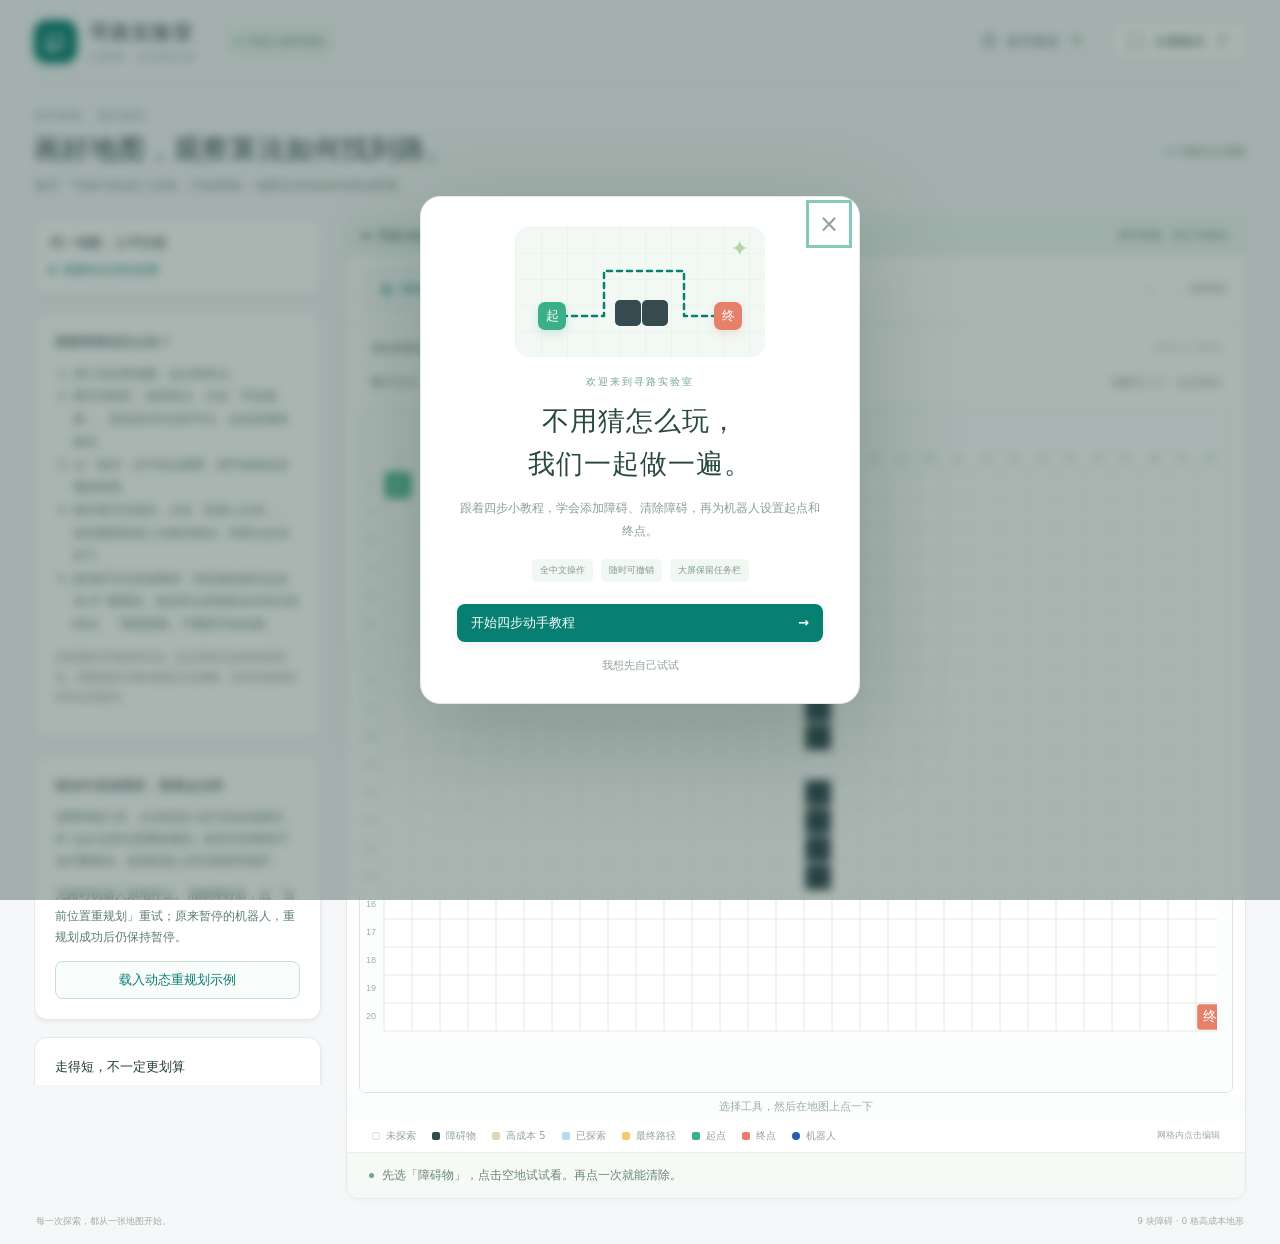
==== commit f1ee9b09: "feat: replan safely from robot position after dynamic obstacles" ====
--- a/web/index.html
+++ b/web/index.html
@@ -33,7 +33,8 @@
   <main class="layout">
     <aside class="sidebar">
       <section class="card comparison-card"><h2>同一地图，公平比较</h2><details id="comparison-details"><summary>查看本次对比结果</summary><div class="table-scroll"><table><thead><tr><th>算法</th><th>步数</th><th>成本</th><th>访问数</th><th>耗时/ms</th></tr></thead><tbody id="comparison-body"></tbody></table></div><p>同一张地图、四方向移动。耗时不含动画、绘制与暂停；单次结果不能代表算法总是更快。</p></details></section>
-      <section class="card quick-guide"><h2>搜索和移动怎么玩？</h2><ol><li>用工具设置地图、起点和终点。</li><li>选择算法，点击「开始搜索」。蓝色是访问过的节点，金色是最终路径。</li><li>点「暂停」后可单步观察；调节速度改变播放快慢。</li><li>路径显示完成后，点击「机器人出发」。蓝色圆形机器人沿路径移动，到终点自动停下。</li><li>「暂停移动」后可继续；「重置移动」回到起点。「重置搜索」重新规划。修改地图会停止移动并清除旧结果。</li></ol><p>未探索的空地保持白色，起点和终点始终保留原色。搜索速度与移动速度分别调整，切到其他标签页时自动暂停。</p></section>
+      <section class="card quick-guide"><h2>搜索和移动怎么玩？</h2><ol><li>用工具设置地图、起点和终点。</li><li>展开控制区，选择算法，点击「开始搜索」。蓝色是访问过的节点，金色是最终路径。</li><li>点「暂停」后可单步观察；调节速度改变播放快慢。</li><li>路径显示完成后，点击「机器人出发」。蓝色圆形机器人沿路径移动，到终点自动停下。</li><li>移动时可以添加障碍；挡住剩余路径会自动 A* 重规划。改起终点或地形会结束当前移动。「重置搜索」可重新开始实验。</li></ol><p>未探索的空地保持白色，起点和终点始终保留原色。搜索速度与移动速度分别调整，切到其他标签页时自动暂停。</p></section>
+      <section class="card terrain-guide"><h2>移动中添加障碍，看看会怎样</h2><p>选障碍物工具，点击机器人前方的金色路径。A* 会从当前位置重新规划；路径外的障碍不会打断移动，蓝色机器人所在格受到保护。</p><p>无路时机器人原地停止。清除障碍后，点「当前位置重规划」重试；原来暂停的机器人，重规划成功后仍保持暂停。</p><button id="dynamic-demo" class="button outline full-width">载入动态重规划示例</button></section>
       <section class="card terrain-guide"><h2>走得短，不一定更划算</h2><p>普通地面成本 1，高成本地形成本 5。每进入一个格子支付它的成本，起点不收费。</p><p>按 4 涂高成本地形，按 5 恢复普通地面。BFS 优化步数；Dijkstra 和 A* 优化总代价。</p><button id="terrain-demo" class="button outline full-width">载入成本对比示例</button></section>
       <section class="card lesson-card" aria-labelledby="lesson-title">
         <div class="card-heading"><span class="tiny-icon">✦</span><h2 id="lesson-title">不知道怎么玩？从这里开始</h2></div>
@@ -58,7 +59,7 @@
         <p id="algorithm-note" class="algorithm-note"></p>
       </section>
       <section class="metrics-panel" aria-label="算法性能统计"><div class="metrics-heading"><span id="metric-summary">搜索后显示步数、总代价、访问节点和算法耗时</span><button id="compare-button" class="button outline">对比三种算法</button></div><p class="mobile-comparison-note">对比表在「同一地图，公平比较」卡片中，小屏请向下滚动查看。</p></section>
-      <section class="robot-controls" aria-label="机器人移动控制"><div class="control-row"><button id="robot-start" class="button primary" disabled>机器人出发</button><button id="robot-pause" class="button outline" disabled>暂停移动</button><button id="robot-reset" class="button quiet" disabled>重置移动</button><label for="robot-speed">移动速度</label><input id="robot-speed" type="range" min="1" max="10" value="3"><output id="robot-speed-label" for="robot-speed">3 格/秒</output></div><div id="robot-state" role="status">搜索播放完成后，机器人就能出发</div></section>
+      <section class="robot-controls" aria-label="机器人移动控制"><div class="control-row"><button id="robot-start" class="button primary" disabled>机器人出发</button><button id="robot-pause" class="button outline" disabled>暂停移动</button><button id="robot-reset" class="button quiet" disabled>重置移动</button><button id="replan-button" class="button outline" disabled>当前位置重规划</button><label for="robot-speed">移动速度</label><input id="robot-speed" type="range" min="1" max="10" value="3"><output id="robot-speed-label" for="robot-speed">3 格/秒</output></div><div id="robot-state" role="status">搜索播放完成后，机器人就能出发</div></section>
       </details>
       <div class="editor-toolbar"><div class="tools" role="group" aria-label="地图编辑工具">
         <button class="tool active" data-mode="obstacle" aria-pressed="true"><svg><use href="#i-wall"/></svg>障碍物<kbd>1</kbd></button>
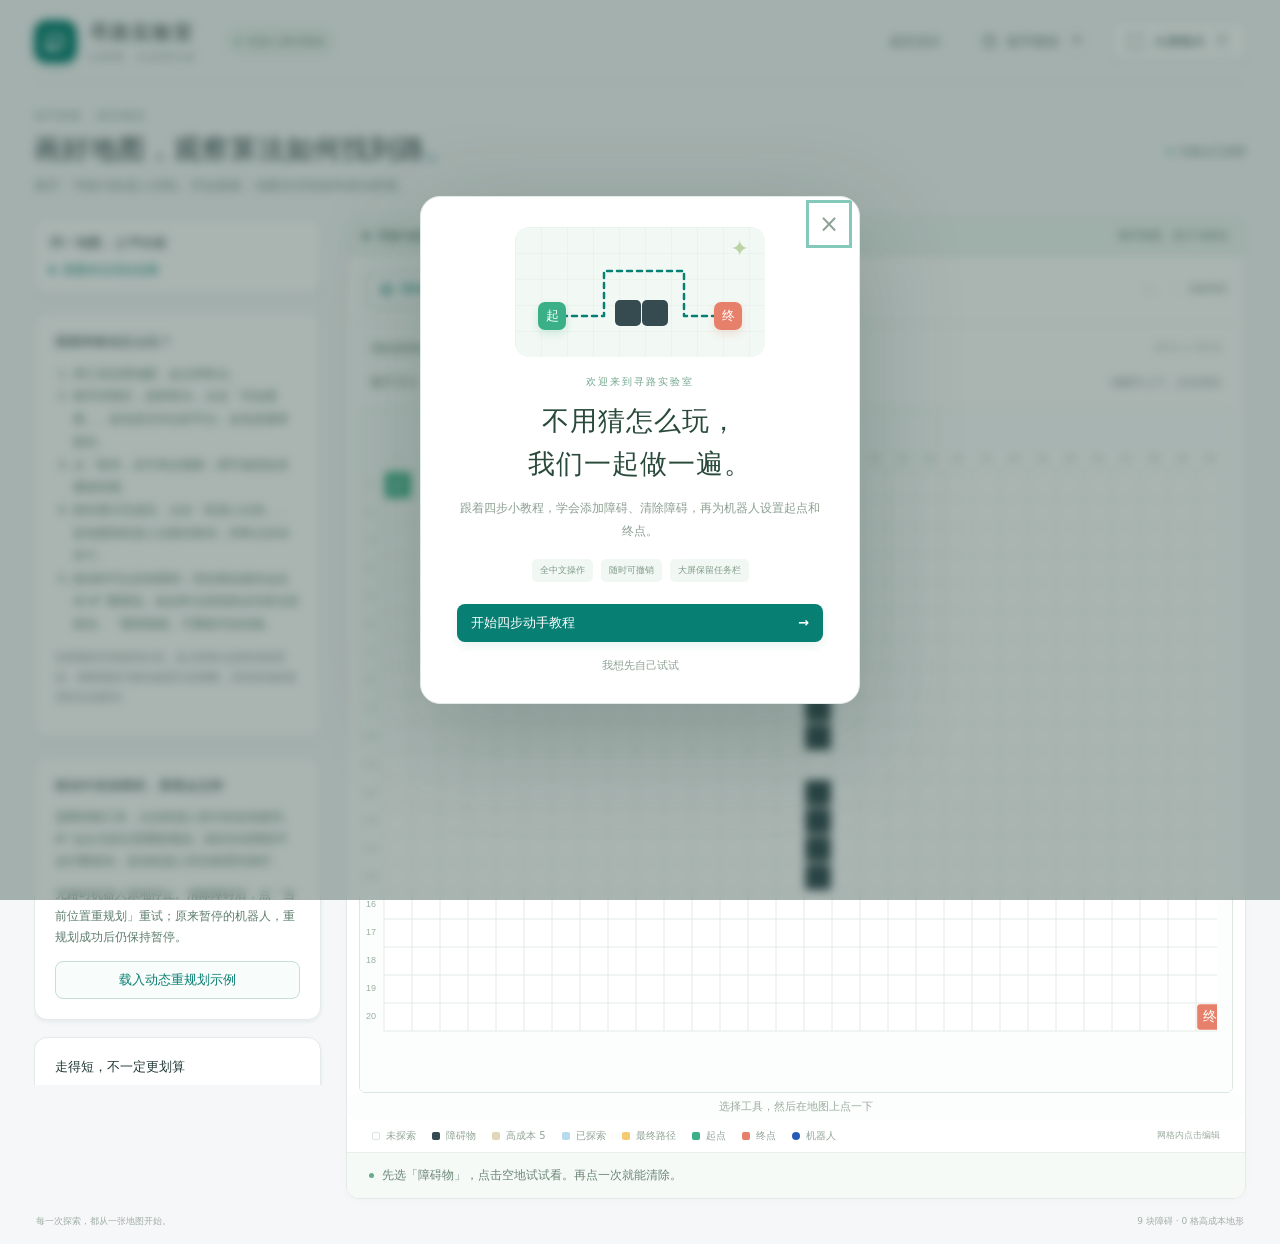
==== commit 5496964d: "feat: add independent million-cell maze and eight search demos" ====
--- a/web/index.html
+++ b/web/index.html
@@ -25,6 +25,7 @@
     <a class="brand" href="./" aria-label="寻路实验室首页"><span class="brand-icon"><svg><use href="#i-path"/></svg></span><span>寻路实验室<small>让探索，从这里出发</small></span></a>
     <span class="chapter"><span></span>机器人路径规划</span>
     <div class="header-actions">
+      <a class="button quiet" href="./maze/">迷宫演示</a>
       <button id="help-button" class="button quiet" aria-label="新手教程"><svg><use href="#i-help"/></svg><span>新手教程</span><kbd>H</kbd></button>
       <button id="fullscreen-button" class="button fullscreen" title="铺满浏览器可用区域，保留底部系统任务栏"><svg><use href="#i-expand"/></svg><span id="fullscreen-label">大屏模式</span><kbd>F</kbd></button>
     </div>
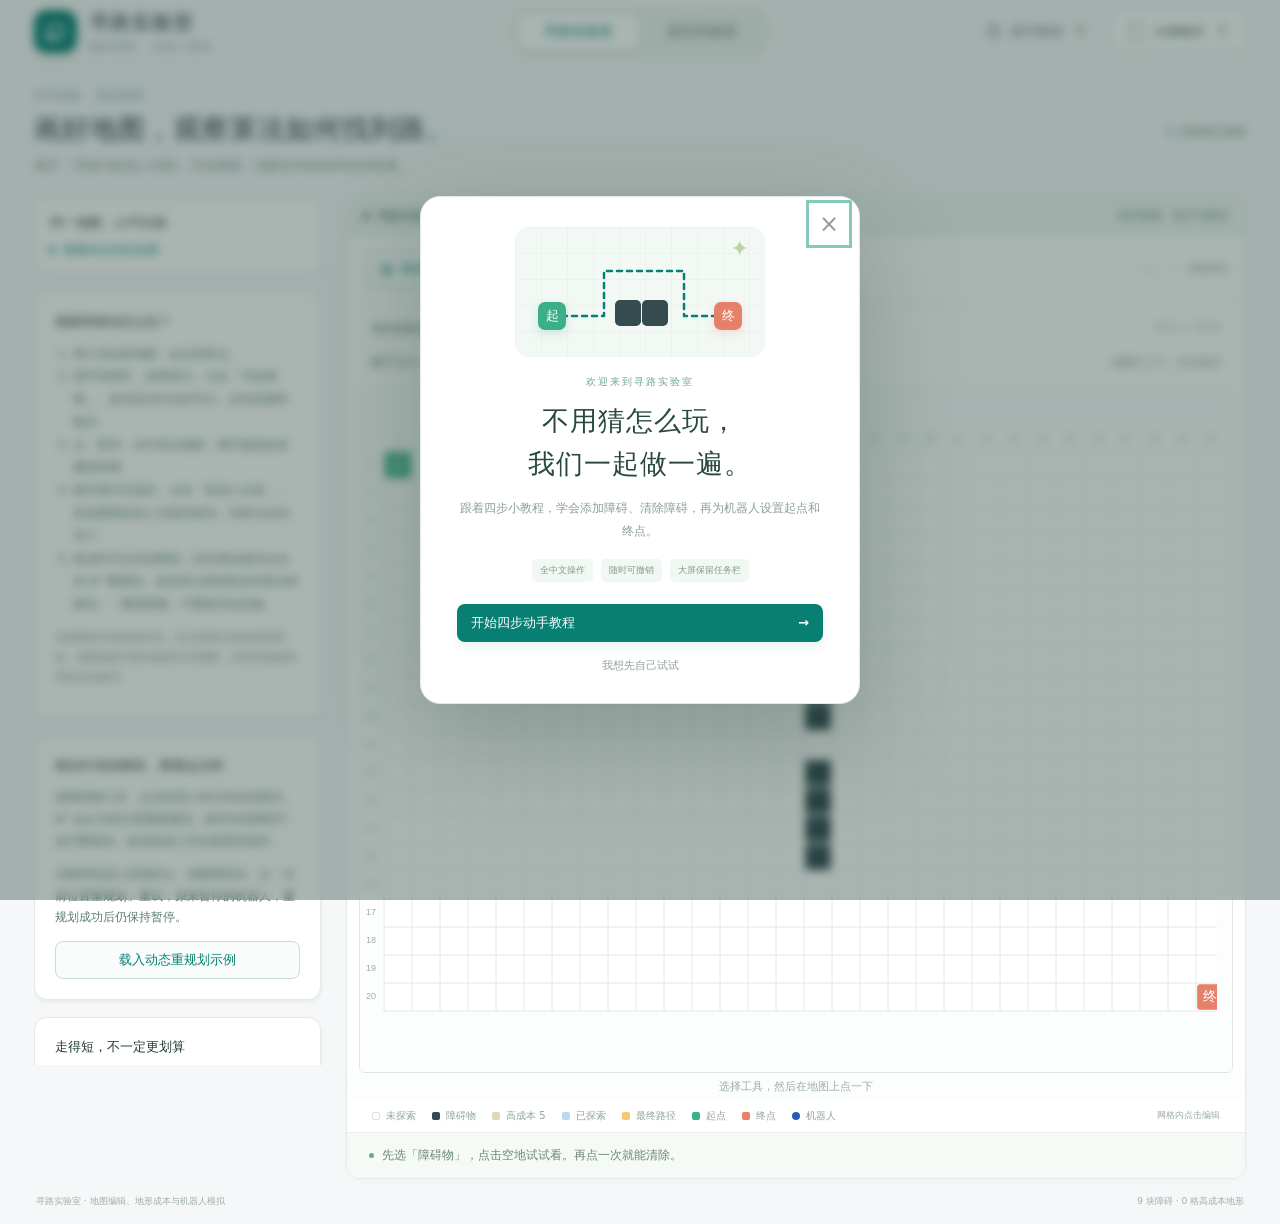
==== commit b01bc762: "ui: present path and maze labs as peer destinations" ====
--- a/web/index.html
+++ b/web/index.html
@@ -8,6 +8,7 @@
   <title>寻路实验室 · 观察算法，走出路线</title>
   <link rel="icon" href="data:image/svg+xml,%3Csvg xmlns='http://www.w3.org/2000/svg' viewBox='0 0 40 40'%3E%3Crect width='40' height='40' rx='11' fill='%23087f73'/%3E%3Cpath d='M11 27V13h18v14H19' fill='none' stroke='white' stroke-width='4' stroke-linecap='round'/%3E%3C/svg%3E">
   <link rel="stylesheet" href="./styles.css">
+  <link rel="stylesheet" href="./lab-navigation.css">
 </head>
 <body>
 <svg class="svg-library" aria-hidden="true"><defs>
@@ -21,16 +22,15 @@
   <symbol id="i-reset" viewBox="0 0 24 24"><path d="M3 10a9 9 0 1 1 2 8M3 4v6h6"/></symbol>
 </defs></svg>
 <div class="app-shell">
-  <header class="topbar">
-    <a class="brand" href="./" aria-label="寻路实验室首页"><span class="brand-icon"><svg><use href="#i-path"/></svg></span><span>寻路实验室<small>让探索，从这里出发</small></span></a>
-    <span class="chapter"><span></span>机器人路径规划</span>
+  <header class="topbar lab-header">
+    <a class="brand" href="./" aria-label="寻路实验室"><span class="brand-icon"><svg><use href="#i-path"/></svg></span><span>寻路实验室<small>编辑地图 · 机器人模拟</small></span></a>
+    <nav class="lab-navigation" aria-label="实验室切换"><a href="./" aria-current="page">寻路实验室</a><a href="./maze/">迷宫实验室</a></nav>
     <div class="header-actions">
-      <a class="button quiet" href="./maze/">迷宫演示</a>
       <button id="help-button" class="button quiet" aria-label="新手教程"><svg><use href="#i-help"/></svg><span>新手教程</span><kbd>H</kbd></button>
       <button id="fullscreen-button" class="button fullscreen" title="铺满浏览器可用区域，保留底部系统任务栏"><svg><use href="#i-expand"/></svg><span id="fullscreen-label">大屏模式</span><kbd>F</kbd></button>
     </div>
   </header>
-  <section class="page-heading"><div><div class="eyebrow">动手探索 · 路径规划</div><h1>画好地图，观察算法如何找到路<span>。</span></h1><p>展开「寻路与机器人控制」开始搜索；地图支持缩放和滚动查看。</p></div><div class="ready"><span></span>实验台已就绪</div></section>
+  <section class="page-heading"><div><div class="eyebrow">动手探索 · 路径规划</div><h1>画好地图，观察算法如何找到路<span>。</span></h1><p>展开「寻路与机器人控制」开始搜索；地图支持缩放和滚动查看。</p></div><div class="ready"><span></span>实验室已就绪</div></section>
   <main class="layout">
     <aside class="sidebar">
       <section class="card comparison-card"><h2>同一地图，公平比较</h2><details id="comparison-details"><summary>查看本次对比结果</summary><div class="table-scroll"><table><thead><tr><th>算法</th><th>步数</th><th>成本</th><th>访问数</th><th>耗时/ms</th></tr></thead><tbody id="comparison-body"></tbody></table></div><p>同一张地图、四方向移动。耗时不含动画、绘制与暂停；单次结果不能代表算法总是更快。</p></details></section>
@@ -77,7 +77,7 @@
       <div id="status" class="status" role="status" aria-live="polite"><span class="status-dot"></span><span id="status-text">先选「障碍物」，点击空地试试看。再点一次就能清除。</span></div>
     </section>
   </main>
-  <footer class="page-footer"><span>每一次探索，都从一张地图开始。</span><span id="map-summary">已放置 9 块障碍</span></footer>
+  <footer class="page-footer"><span>寻路实验室 · 地图编辑、地形成本与机器人模拟</span><span id="map-summary">已放置 9 块障碍</span></footer>
 </div>
 <dialog id="welcome-dialog" aria-labelledby="welcome-title"><button class="modal-close" id="welcome-close" aria-label="关闭教程介绍">×</button><div class="welcome-art" aria-hidden="true"><div class="art-grid"></div><span class="art-start">起</span><span class="art-wall one"></span><span class="art-wall two"></span><span class="art-goal">终</span><svg viewBox="0 0 240 100"><path d="M32 72H84V27H164V72H211"/></svg><span class="art-spark">✦</span></div><div class="modal-eyebrow">欢迎来到寻路实验室</div><h2 id="welcome-title">不用猜怎么玩，<br>我们一起做一遍。</h2><p>跟着四步小教程，学会添加障碍、清除障碍，再为机器人设置起点和终点。</p><div class="welcome-tags"><span>全中文操作</span><span>随时可撤销</span><span>大屏保留任务栏</span></div><button id="welcome-start" class="button primary full-width">开始四步动手教程 <span>→</span></button><button id="welcome-skip" class="text-button">我想先自己试试</button></dialog>
 <script type="module" src="./app.js"></script>
--- a/web/lab-navigation.css
+++ b/web/lab-navigation.css
@@ -0,0 +1,52 @@
+/* Both laboratories are peer destinations, including on narrow screens. */
+.topbar.lab-header,header.lab-header {
+  display:grid;
+  grid-template-columns:minmax(180px,1fr) auto minmax(180px,1fr);
+  gap:16px;
+  align-items:center;
+  height:auto;
+  min-height:64px;
+  padding:8px 0;
+}
+.lab-header .brand {min-width:0;white-space:nowrap;}
+.lab-header .header-actions {margin-left:0;justify-self:end;gap:8px;}
+.lab-navigation {
+  display:grid;
+  grid-template-columns:repeat(2,minmax(0,1fr));
+  min-width:254px;
+  gap:4px;
+  padding:4px;
+  background:#eaf1ec;
+  border:1px solid #d9e5dd;
+  border-radius:11px;
+}
+.lab-navigation a {
+  display:block;
+  padding:8px 16px;
+  border:0;
+  border-radius:7px;
+  text-align:center;
+  text-decoration:none;
+  font-size:14px;
+  font-weight:600;
+  line-height:1.4;
+  letter-spacing:0;
+  white-space:nowrap;
+  color:#627c70;
+}
+.lab-navigation a:hover {background:#f5faf6;color:#087f73;}
+.lab-navigation a[aria-current="page"] {background:white;color:#087f73;box-shadow:0 2px 7px #1e493012;}
+.lab-navigation a:focus-visible {outline:3px solid #e9b65a;outline-offset:2px;}
+@media(max-width:1000px) {
+  .topbar.lab-header,header.lab-header {grid-template-columns:1fr auto;gap:7px;min-height:0;}
+  .lab-navigation {grid-column:1/-1;grid-row:2;justify-self:stretch;min-width:0;}
+  .lab-navigation a {padding:7px 12px;}
+}
+@media(max-width:480px) {
+  .topbar.lab-header,header.lab-header {gap:6px;padding:6px 0;}
+  .lab-header .brand {font-size:15px;gap:8px;}
+  .lab-header .brand small {display:none;}
+  .lab-header .brand-icon,.lab-header .brand-mark {width:32px;height:32px;flex-shrink:0;}
+  .lab-header .header-actions {gap:4px;}
+  .lab-navigation a {font-size:13px;}
+}
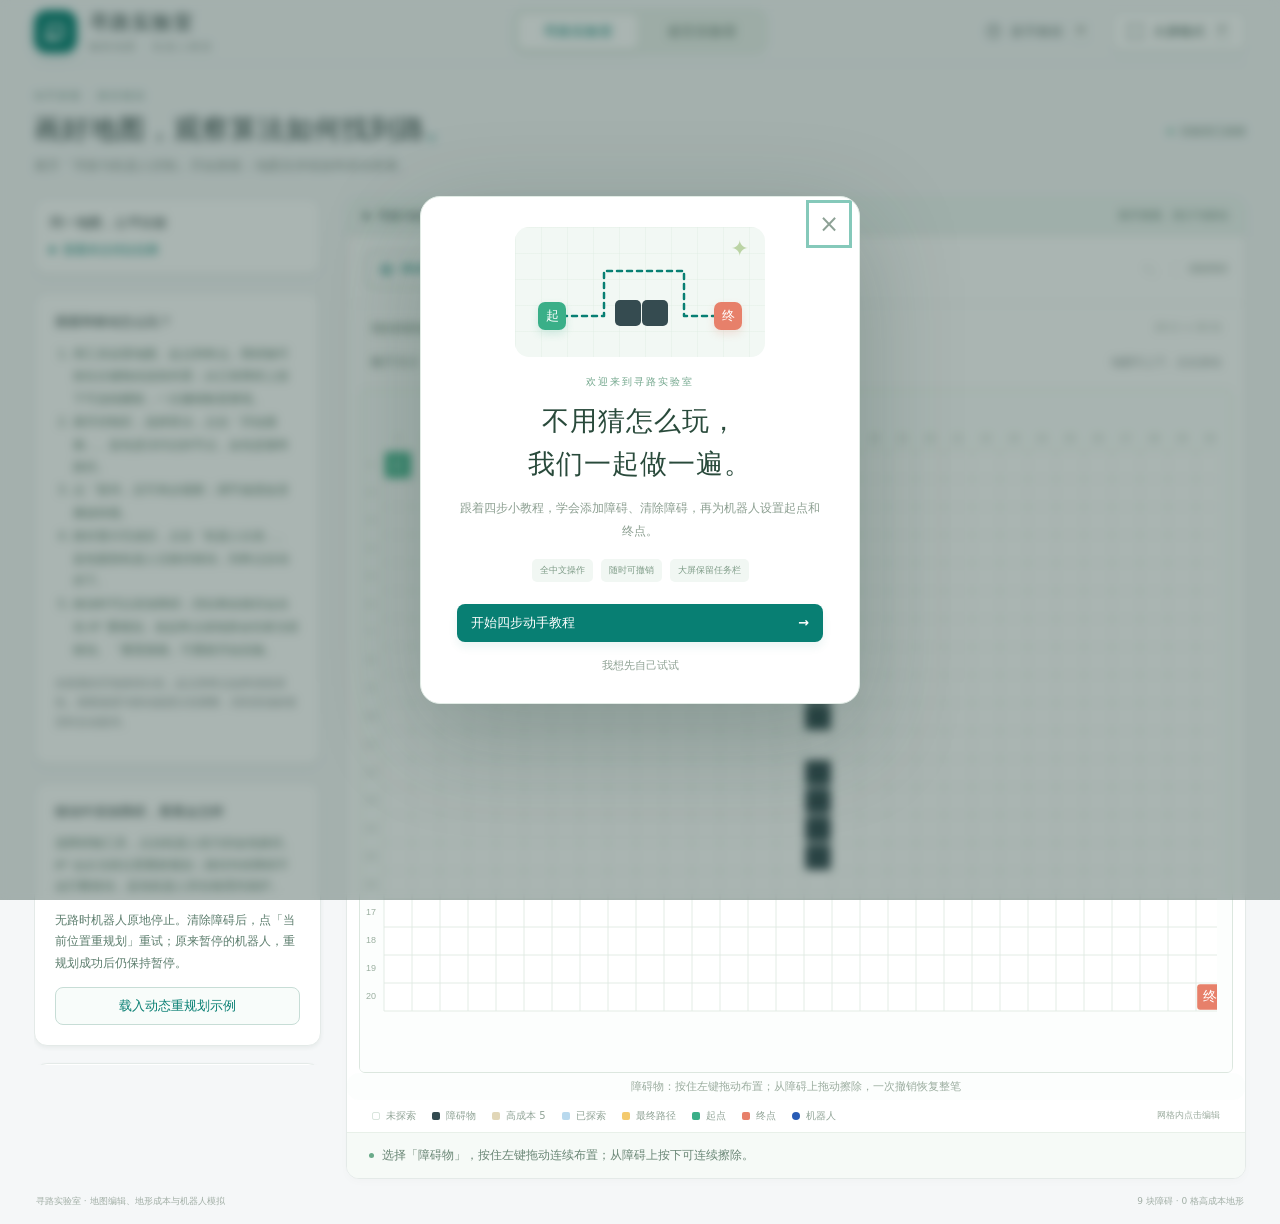
==== commit c554c9fe: "feat: paint obstacle strokes with grouped undo and safe replanning" ====
--- a/web/index.html
+++ b/web/index.html
@@ -34,7 +34,7 @@
   <main class="layout">
     <aside class="sidebar">
       <section class="card comparison-card"><h2>同一地图，公平比较</h2><details id="comparison-details"><summary>查看本次对比结果</summary><div class="table-scroll"><table><thead><tr><th>算法</th><th>步数</th><th>成本</th><th>访问数</th><th>耗时/ms</th></tr></thead><tbody id="comparison-body"></tbody></table></div><p>同一张地图、四方向移动。耗时不含动画、绘制与暂停；单次结果不能代表算法总是更快。</p></details></section>
-      <section class="card quick-guide"><h2>搜索和移动怎么玩？</h2><ol><li>用工具设置地图、起点和终点。</li><li>展开控制区，选择算法，点击「开始搜索」。蓝色是访问过的节点，金色是最终路径。</li><li>点「暂停」后可单步观察；调节速度改变播放快慢。</li><li>路径显示完成后，点击「机器人出发」。蓝色圆形机器人沿路径移动，到终点自动停下。</li><li>移动时可以添加障碍；挡住剩余路径会自动 A* 重规划。改起终点或地形会结束当前移动。「重置搜索」可重新开始实验。</li></ol><p>未探索的空地保持白色，起点和终点始终保留原色。搜索速度与移动速度分别调整，切到其他标签页时自动暂停。</p></section>
+      <section class="card quick-guide"><h2>搜索和移动怎么玩？</h2><ol><li>用工具设置地图、起点和终点。障碍物可按住左键拖动连续布置；从已有障碍上按下可连续擦除，一次撤销恢复整笔。</li><li>展开控制区，选择算法，点击「开始搜索」。蓝色是访问过的节点，金色是最终路径。</li><li>点「暂停」后可单步观察；调节速度改变播放快慢。</li><li>路径显示完成后，点击「机器人出发」。蓝色圆形机器人沿路径移动，到终点自动停下。</li><li>移动时可以添加障碍；挡住剩余路径会自动 A* 重规划。改起终点或地形会结束当前移动。「重置搜索」可重新开始实验。</li></ol><p>未探索的空地保持白色，起点和终点始终保留原色。搜索速度与移动速度分别调整，切到其他标签页时自动暂停。</p></section>
       <section class="card terrain-guide"><h2>移动中添加障碍，看看会怎样</h2><p>选障碍物工具，点击机器人前方的金色路径。A* 会从当前位置重新规划；路径外的障碍不会打断移动，蓝色机器人所在格受到保护。</p><p>无路时机器人原地停止。清除障碍后，点「当前位置重规划」重试；原来暂停的机器人，重规划成功后仍保持暂停。</p><button id="dynamic-demo" class="button outline full-width">载入动态重规划示例</button></section>
       <section class="card terrain-guide"><h2>走得短，不一定更划算</h2><p>普通地面成本 1，高成本地形成本 5。每进入一个格子支付它的成本，起点不收费。</p><p>按 4 涂高成本地形，按 5 恢复普通地面。BFS 优化步数；Dijkstra 和 A* 优化总代价。</p><button id="terrain-demo" class="button outline full-width">载入成本对比示例</button></section>
       <section class="card lesson-card" aria-labelledby="lesson-title">
@@ -71,10 +71,10 @@
       </div><div class="edit-actions"><button id="undo-button" class="icon-button" title="撤销上一步（Ctrl+Z）" aria-label="撤销上一步" disabled><svg><use href="#i-undo"/></svg></button><span class="divider"></span><button id="clear-button" class="text-button">清除障碍</button></div></div>
       <div class="board-caption"><h2 id="editor-title">我的探索地图</h2><span id="dimensions-label">20 行 × 30 列</span></div>
       <div class="view-tools"><label for="cell-size">格子大小</label><input id="cell-size" type="range" min="16" max="48" step="2" value="28"><output id="cell-size-label" for="cell-size">28 像素/格</output><button id="reset-view" class="text-button">重置视图</button><span>地图可上下、左右滚动</span></div>
-      <div id="board-viewport" class="board-viewport" role="region" aria-label="可滚动地图"><div id="board-container" class="board-container"><canvas id="grid-canvas" tabindex="0" role="application" aria-label="机器人网格地图。数字键 1 障碍、2 起点、3 终点、4 高成本、5 普通地面，鼠标点击编辑。也可用方向键选择格子，空格键确认。"></canvas></div></div>
-      <div class="board-hint" id="board-hint">选择工具，然后在地图上点一下</div>
+      <div id="board-viewport" class="board-viewport" role="region" aria-label="可滚动地图"><div id="board-container" class="board-container"><canvas id="grid-canvas" tabindex="0" role="application" aria-label="机器人网格地图。数字键 1 障碍、2 起点、3 终点、4 高成本、5 普通地面，鼠标点击编辑，障碍物支持按住左键拖动连续布置或擦除。也可用方向键选择格子，空格键确认。"></canvas></div></div>
+      <div class="board-hint" id="board-hint">障碍物：按住左键拖动布置；从障碍上拖动擦除，一次撤销恢复整笔</div>
       <div class="board-bottom"><div class="legend"><span><i class="empty"></i>未探索</span><span><i class="obstacle"></i>障碍物</span><span><i class="terrain"></i>高成本 5</span><span><i class="visited"></i>已探索</span><span><i class="path"></i>最终路径</span><span><i class="start"></i>起点</span><span><i class="goal"></i>终点</span><span><i class="robot"></i>机器人</span></div><span id="pointer-label" class="pointer-label">网格内点击编辑</span></div>
-      <div id="status" class="status" role="status" aria-live="polite"><span class="status-dot"></span><span id="status-text">先选「障碍物」，点击空地试试看。再点一次就能清除。</span></div>
+      <div id="status" class="status" role="status" aria-live="polite"><span class="status-dot"></span><span id="status-text">选择「障碍物」，按住左键拖动连续布置；从障碍上按下可连续擦除。</span></div>
     </section>
   </main>
   <footer class="page-footer"><span>寻路实验室 · 地图编辑、地形成本与机器人模拟</span><span id="map-summary">已放置 9 块障碍</span></footer>
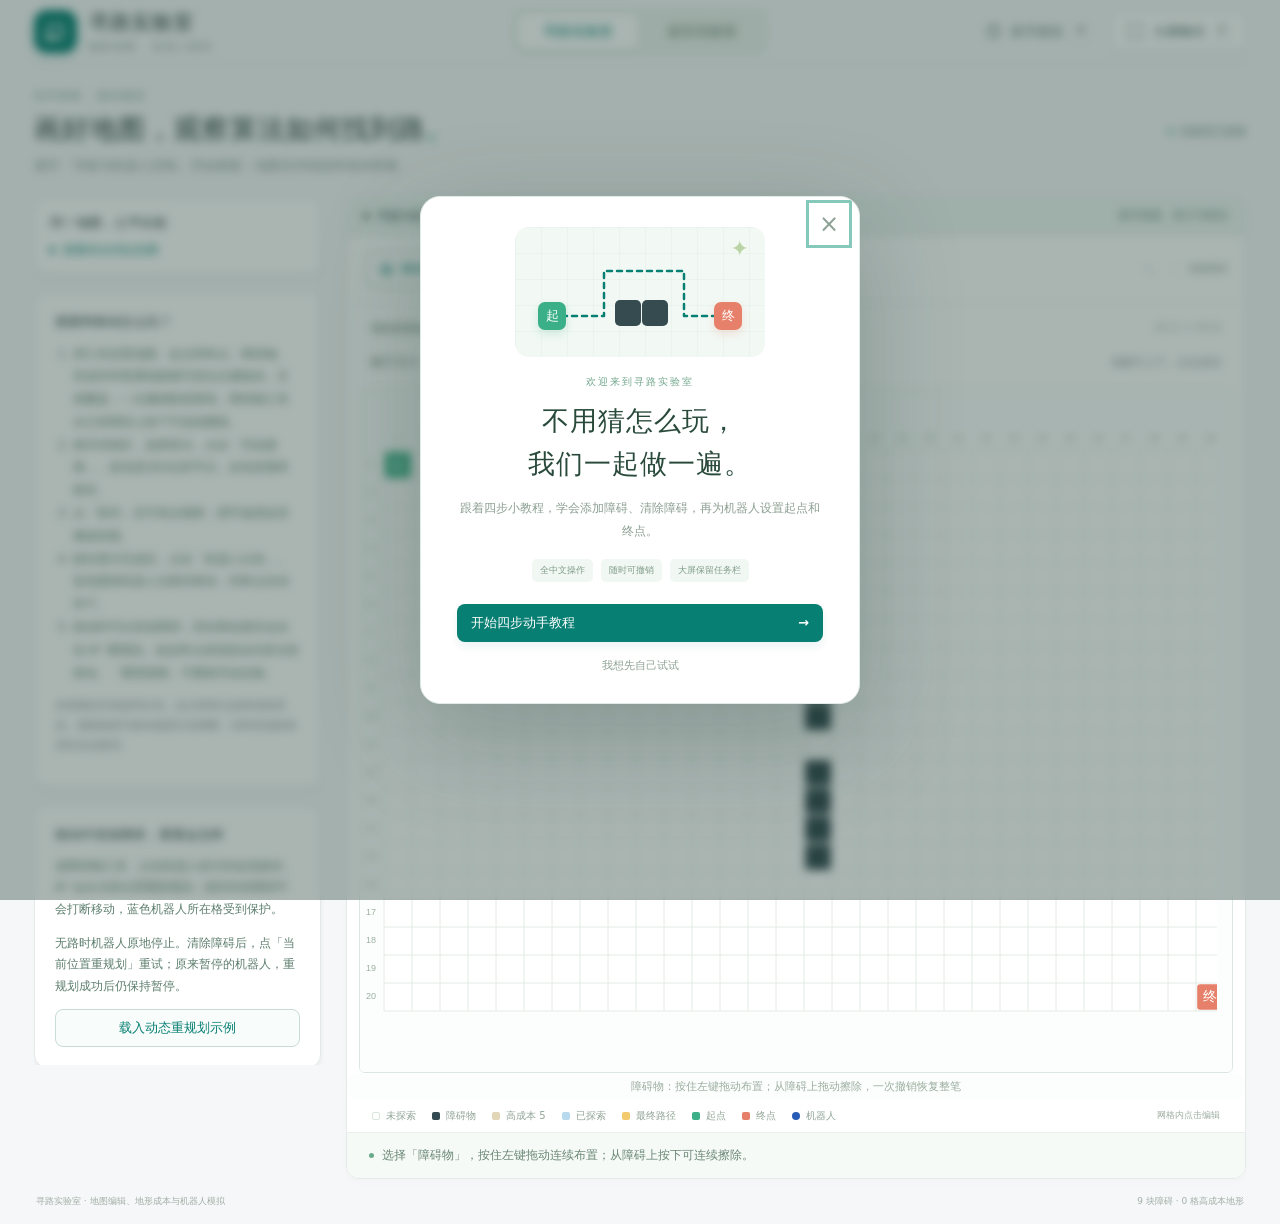
==== commit c5e24065: "fix: allow terrain brushes to replace walls and paint continuously" ====
--- a/web/index.html
+++ b/web/index.html
@@ -34,9 +34,9 @@
   <main class="layout">
     <aside class="sidebar">
       <section class="card comparison-card"><h2>同一地图，公平比较</h2><details id="comparison-details"><summary>查看本次对比结果</summary><div class="table-scroll"><table><thead><tr><th>算法</th><th>步数</th><th>成本</th><th>访问数</th><th>耗时/ms</th></tr></thead><tbody id="comparison-body"></tbody></table></div><p>同一张地图、四方向移动。耗时不含动画、绘制与暂停；单次结果不能代表算法总是更快。</p></details></section>
-      <section class="card quick-guide"><h2>搜索和移动怎么玩？</h2><ol><li>用工具设置地图、起点和终点。障碍物可按住左键拖动连续布置；从已有障碍上按下可连续擦除，一次撤销恢复整笔。</li><li>展开控制区，选择算法，点击「开始搜索」。蓝色是访问过的节点，金色是最终路径。</li><li>点「暂停」后可单步观察；调节速度改变播放快慢。</li><li>路径显示完成后，点击「机器人出发」。蓝色圆形机器人沿路径移动，到终点自动停下。</li><li>移动时可以添加障碍；挡住剩余路径会自动 A* 重规划。改起终点或地形会结束当前移动。「重置搜索」可重新开始实验。</li></ol><p>未探索的空地保持白色，起点和终点始终保留原色。搜索速度与移动速度分别调整，切到其他标签页时自动暂停。</p></section>
+      <section class="card quick-guide"><h2>搜索和移动怎么玩？</h2><ol><li>用工具设置地图、起点和终点。障碍物、高成本和普通地面都可按住左键拖动，互相覆盖；一次撤销恢复整笔。障碍物工具从已有障碍上按下可连续擦除。</li><li>展开控制区，选择算法，点击「开始搜索」。蓝色是访问过的节点，金色是最终路径。</li><li>点「暂停」后可单步观察；调节速度改变播放快慢。</li><li>路径显示完成后，点击「机器人出发」。蓝色圆形机器人沿路径移动，到终点自动停下。</li><li>移动时可以添加障碍；挡住剩余路径会自动 A* 重规划。改起终点或地形会结束当前移动。「重置搜索」可重新开始实验。</li></ol><p>未探索的空地保持白色，起点和终点始终保留原色。搜索速度与移动速度分别调整，切到其他标签页时自动暂停。</p></section>
       <section class="card terrain-guide"><h2>移动中添加障碍，看看会怎样</h2><p>选障碍物工具，点击机器人前方的金色路径。A* 会从当前位置重新规划；路径外的障碍不会打断移动，蓝色机器人所在格受到保护。</p><p>无路时机器人原地停止。清除障碍后，点「当前位置重规划」重试；原来暂停的机器人，重规划成功后仍保持暂停。</p><button id="dynamic-demo" class="button outline full-width">载入动态重规划示例</button></section>
-      <section class="card terrain-guide"><h2>走得短，不一定更划算</h2><p>普通地面成本 1，高成本地形成本 5。每进入一个格子支付它的成本，起点不收费。</p><p>按 4 涂高成本地形，按 5 恢复普通地面。BFS 优化步数；Dijkstra 和 A* 优化总代价。</p><button id="terrain-demo" class="button outline full-width">载入成本对比示例</button></section>
+      <section class="card terrain-guide"><h2>走得短，不一定更划算</h2><p>普通地面成本 1，高成本地形成本 5。每进入一个格子支付它的成本，起点不收费。</p><p>按 4 后按住左键涂高成本，直接覆盖障碍；按 5 连续恢复普通地面，同时清除障碍和高成本。障碍物也能覆盖高成本，整笔可撤销。BFS 优化步数；Dijkstra 和 A* 优化总代价。</p><button id="terrain-demo" class="button outline full-width">载入成本对比示例</button></section>
       <section class="card lesson-card" aria-labelledby="lesson-title">
         <div class="card-heading"><span class="tiny-icon">✦</span><h2 id="lesson-title">不知道怎么玩？从这里开始</h2></div>
         <p class="muted">四个小动作，学会布置你的第一张地图。</p>
@@ -71,7 +71,7 @@
       </div><div class="edit-actions"><button id="undo-button" class="icon-button" title="撤销上一步（Ctrl+Z）" aria-label="撤销上一步" disabled><svg><use href="#i-undo"/></svg></button><span class="divider"></span><button id="clear-button" class="text-button">清除障碍</button></div></div>
       <div class="board-caption"><h2 id="editor-title">我的探索地图</h2><span id="dimensions-label">20 行 × 30 列</span></div>
       <div class="view-tools"><label for="cell-size">格子大小</label><input id="cell-size" type="range" min="16" max="48" step="2" value="28"><output id="cell-size-label" for="cell-size">28 像素/格</output><button id="reset-view" class="text-button">重置视图</button><span>地图可上下、左右滚动</span></div>
-      <div id="board-viewport" class="board-viewport" role="region" aria-label="可滚动地图"><div id="board-container" class="board-container"><canvas id="grid-canvas" tabindex="0" role="application" aria-label="机器人网格地图。数字键 1 障碍、2 起点、3 终点、4 高成本、5 普通地面，鼠标点击编辑，障碍物支持按住左键拖动连续布置或擦除。也可用方向键选择格子，空格键确认。"></canvas></div></div>
+      <div id="board-viewport" class="board-viewport" role="region" aria-label="可滚动地图"><div id="board-container" class="board-container"><canvas id="grid-canvas" tabindex="0" role="application" aria-label="机器人网格地图。数字键 1 障碍、2 起点、3 终点、4 高成本、5 普通地面，鼠标点击编辑，障碍物、高成本和普通地面支持按住左键拖动、互相覆盖与整笔撤销。也可用方向键选择格子，空格键确认。"></canvas></div></div>
       <div class="board-hint" id="board-hint">障碍物：按住左键拖动布置；从障碍上拖动擦除，一次撤销恢复整笔</div>
       <div class="board-bottom"><div class="legend"><span><i class="empty"></i>未探索</span><span><i class="obstacle"></i>障碍物</span><span><i class="terrain"></i>高成本 5</span><span><i class="visited"></i>已探索</span><span><i class="path"></i>最终路径</span><span><i class="start"></i>起点</span><span><i class="goal"></i>终点</span><span><i class="robot"></i>机器人</span></div><span id="pointer-label" class="pointer-label">网格内点击编辑</span></div>
       <div id="status" class="status" role="status" aria-live="polite"><span class="status-dot"></span><span id="status-text">选择「障碍物」，按住左键拖动连续布置；从障碍上按下可连续擦除。</span></div>
